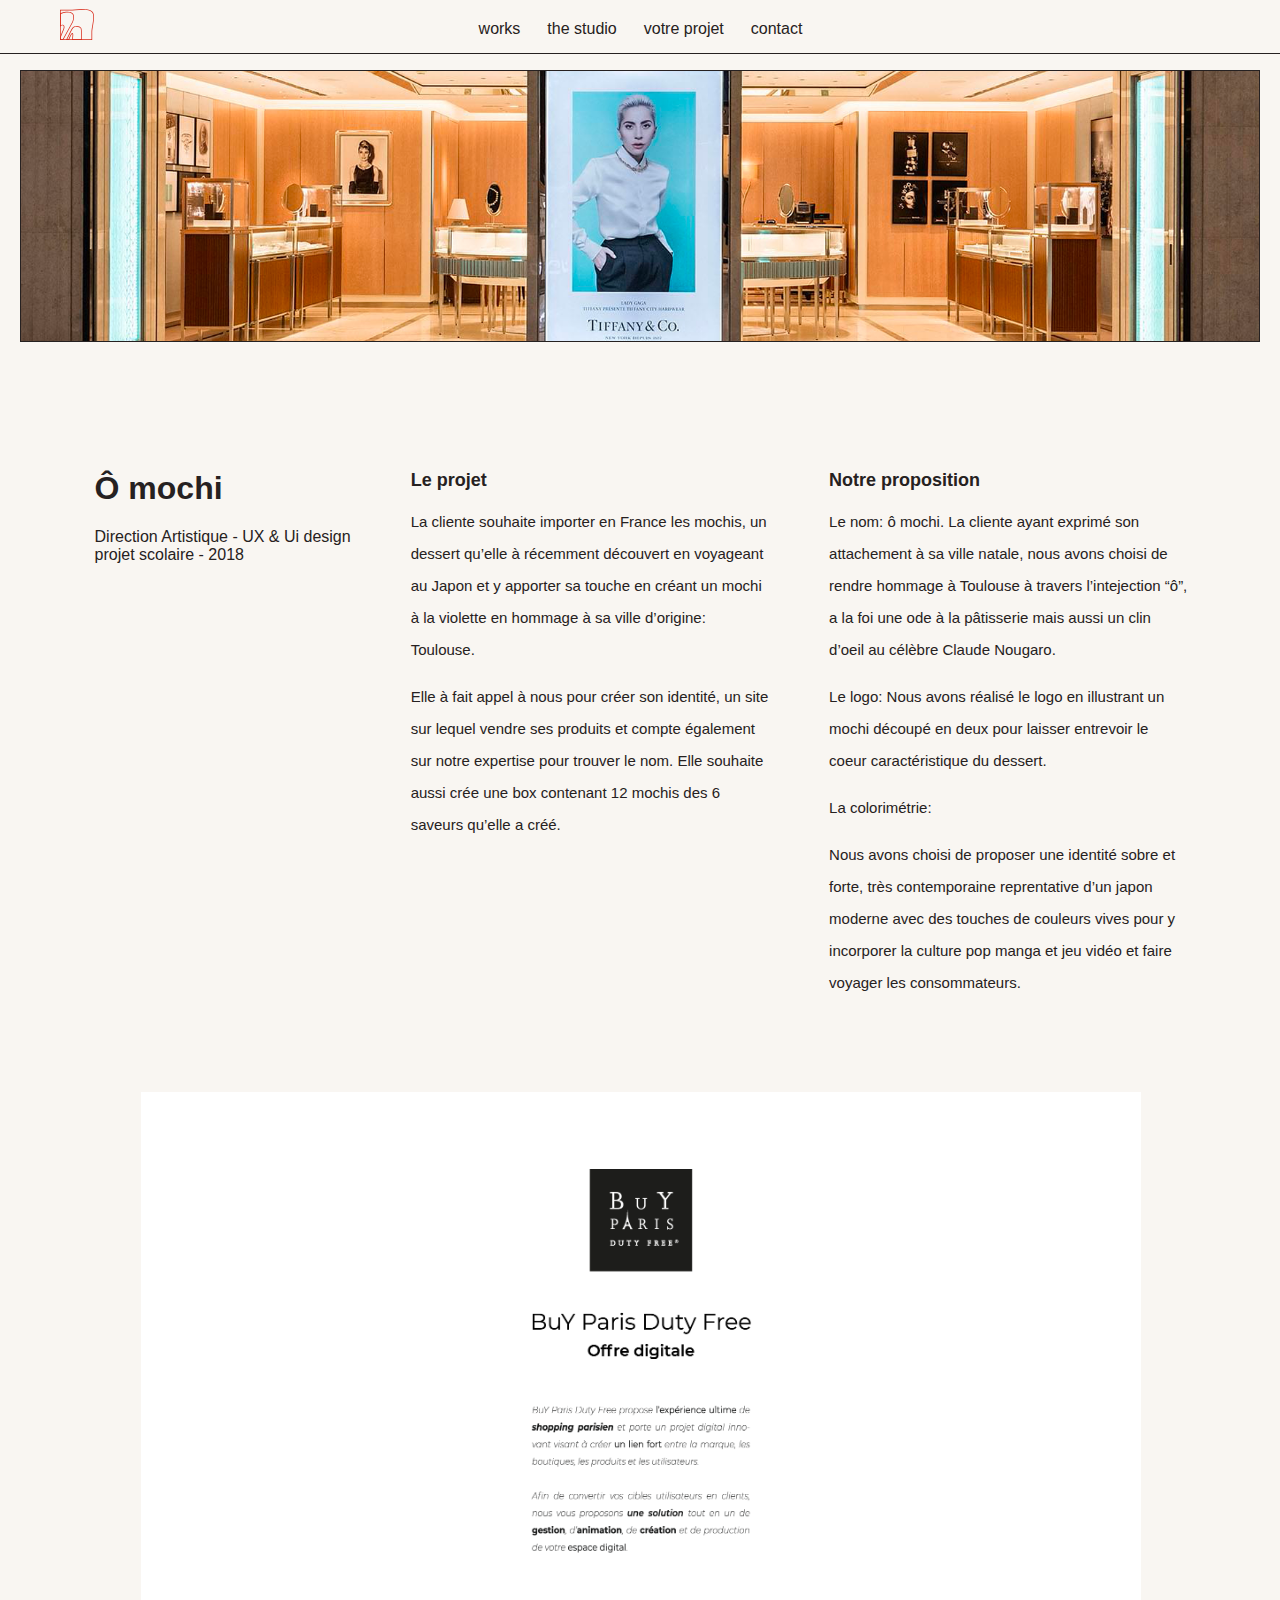
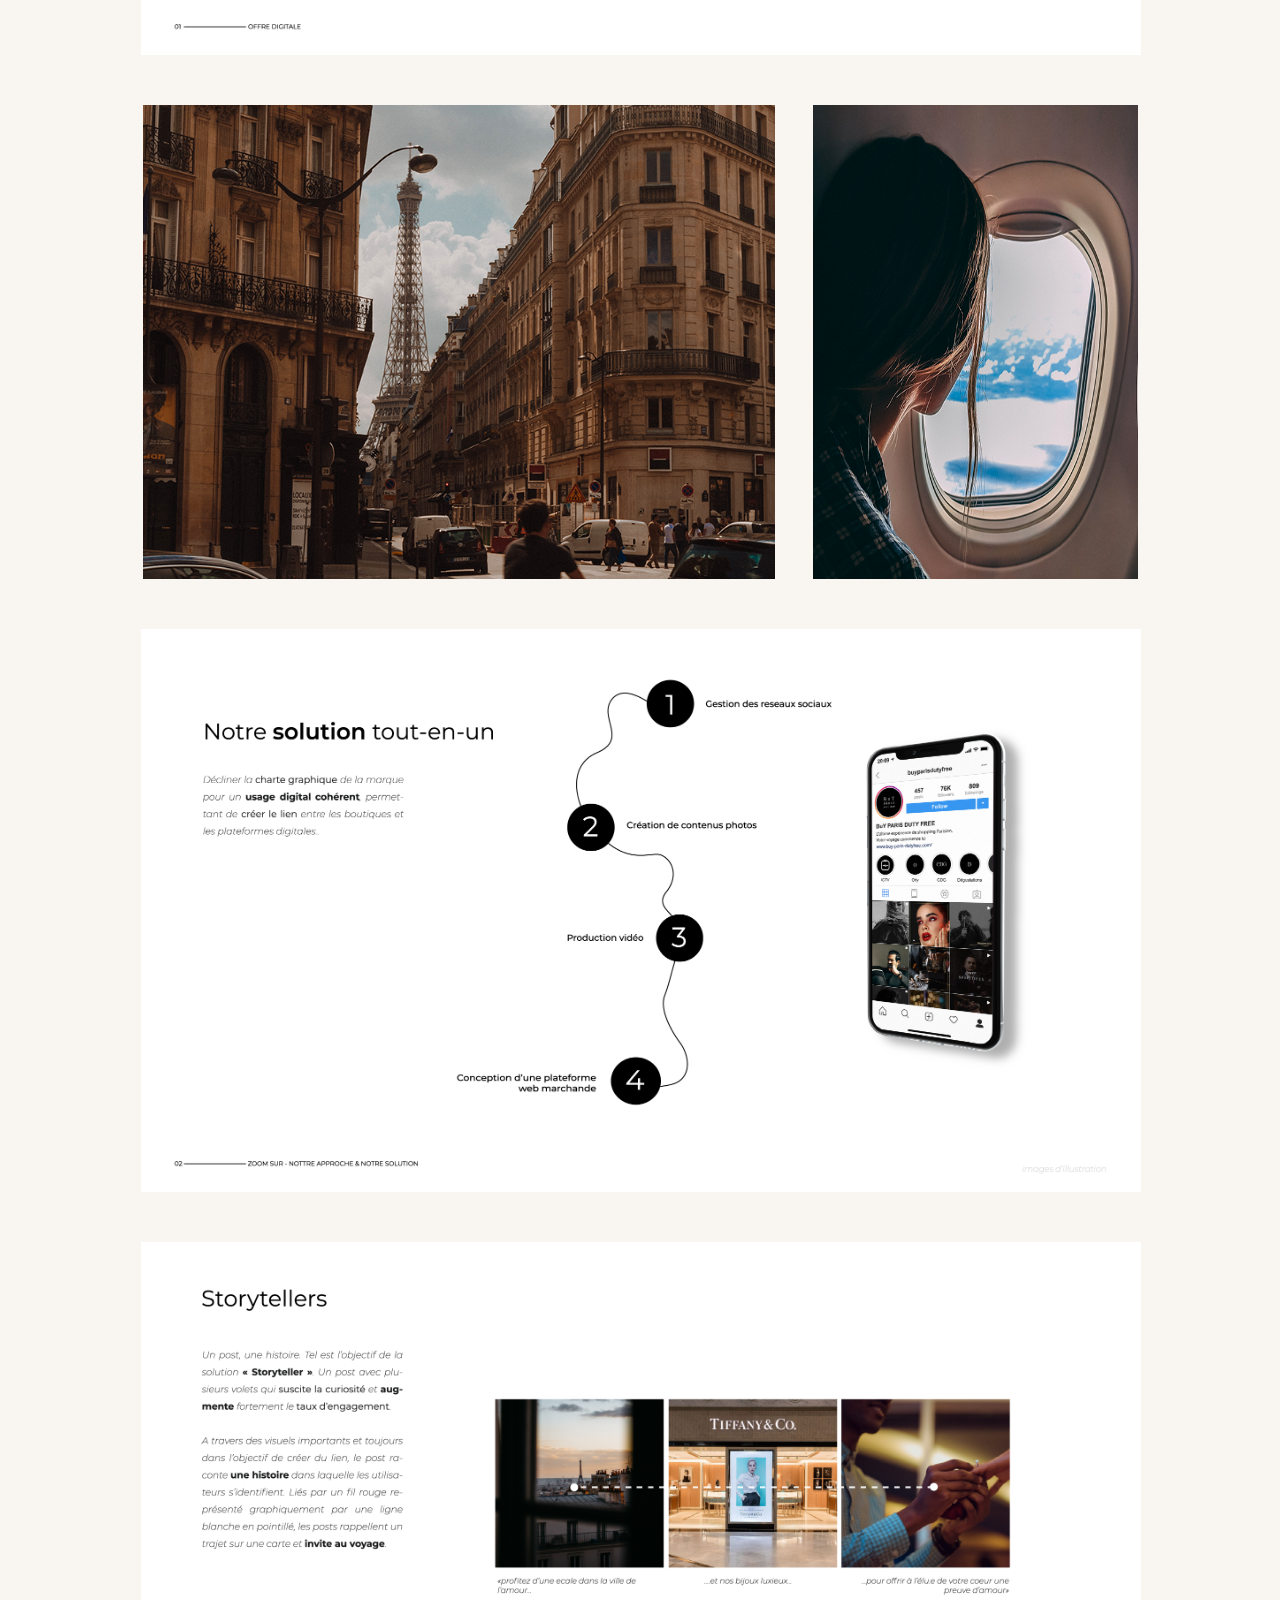
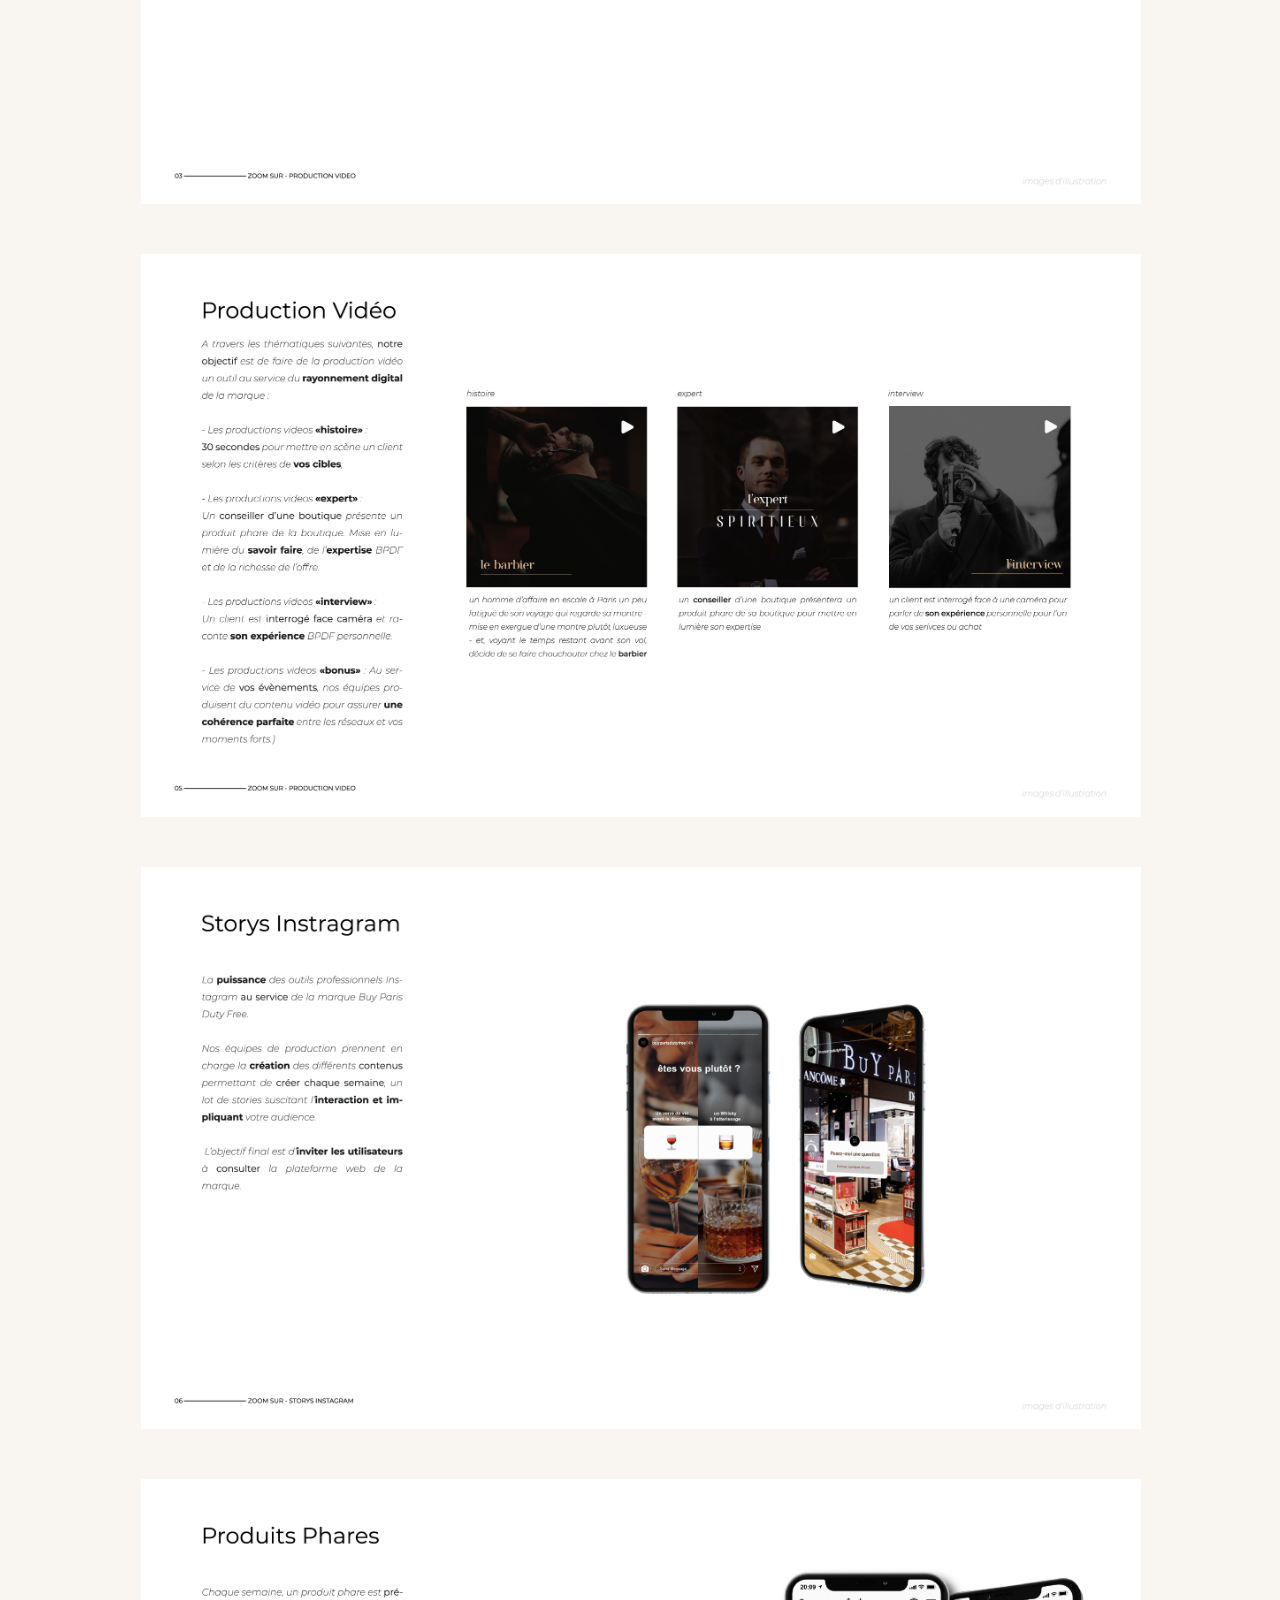
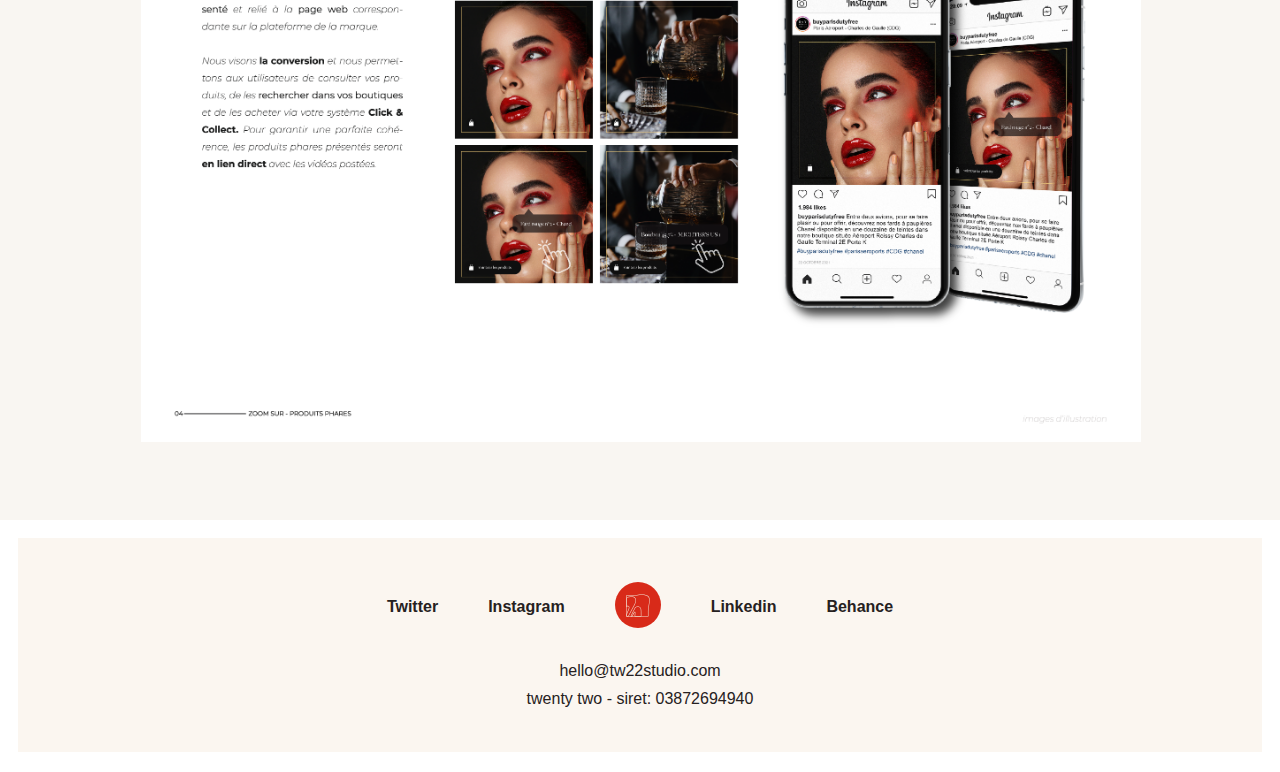
==== bpdf.html @ 3a69e647 "all-page" ====
<html lang="en">
  <head>
    <meta name="viewport" content="width=device-width, initial-scale=1.0" />
    <meta charset="utf-8" />
    <link rel="stylesheet" href="style.css" />
    <script type="module" src="menu.js"></script>
    <style>
      @import url("https://fonts.googleapis.com/css2?family=Imperial+Script&family=Syne&display=swap");
    </style>
    <style>
      @import url("https://fonts.googleapis.com/css2?family=Imperial+Script&family=Syne:wght@500&display=swap");
    </style>
    <style>
      @import url("https://fonts.googleapis.com/css2?family=Open+Sans:wght@600&display=swap");
    </style>
    <style>
      @import url("https://fonts.googleapis.com/css2?family=Open+Sans:wght@600;700&display=swap");
    </style>
    <style>
      @import url("https://fonts.googleapis.com/css2?family=Open+Sans:wght@400;600;700&display=swap");
    </style>
    <title>twenty two</title>
  </head>
  <body>
    <header id="navbar" class="blur-nav">
      <div class="navbar-menu">
        <ul class="navbar-menu-container">
          <li class="logo-navigation">
            <a href="index.html#home-header"
              ><img src="img/logo/logomini-01.svg"
            /></a>
          </li>
          <ol class="navbar-menu-title">
            <li class="navbar-menu-element">
              <a class="nav-link" aria-current="page" href="index.html#works"
                >works</a
              >
            </li>
            <li class="navbar-menu-element">
              <a class="nav-link" aria-current="page" href="index.html#studio"
                >the studio</a
              >
            </li>
            <li class="navbar-menu-element">
              <a
                class="nav-link"
                aria-current="page"
                href="index.html#votre-projet"
                >votre projet</a
              >
            </li>
            <li class="navbar-menu-element">
              <a
                class="nav-link"
                aria-current="page"
                href="index.html#votre-projet"
                >contact</a
              >
            </li>
          </ol>
        </ul>
      </div>
    </header>
    <section id="bloc-page-work">
      <div id="banniere-presentation">
        <div class="banniere-square-content bpdf"></div>
      </div>
      <div id="page-work-presentation">
        <div class="page-work-txt-presentation">
          <div class="page-work-title">
            <h1><strong>Ô mochi</strong></h1>
            <p>Direction Artistique - UX & Ui design</p>
            <p>projet scolaire - 2018</p>
          </div>
          <div class="page-work-txt">
            <h2>Le projet</h2>
            <p>
              La cliente souhaite importer en France les mochis, un dessert
              qu’elle à récemment découvert en voyageant au Japon et y apporter
              sa touche en créant un mochi à la violette en hommage à sa ville
              d’origine: Toulouse.
            </p>
            <p>
              Elle à fait appel à nous pour créer son identité, un site sur
              lequel vendre ses produits et compte également sur notre expertise
              pour trouver le nom. Elle souhaite aussi crée une box contenant 12
              mochis des 6 saveurs qu’elle a créé.
            </p>
          </div>
          <div class="page-work-txt">
            <h2>Notre proposition</h2>
            <p>
              Le nom: ô mochi. La cliente ayant exprimé son attachement à sa
              ville natale, nous avons choisi de rendre hommage à Toulouse à
              travers l’intejection “ô”, a la foi une ode à la pâtisserie mais
              aussi un clin d’oeil au célèbre Claude Nougaro.
            </p>
            <p>
              Le logo: Nous avons réalisé le logo en illustrant un mochi découpé
              en deux pour laisser entrevoir le coeur caractéristique du
              dessert.
            </p>
            <p class="sub-title">La colorimétrie:</p>
            <p>
              Nous avons choisi de proposer une identité sobre et forte, très
              contemporaine reprentative d’un japon moderne avec des touches de
              couleurs vives pour y incorporer la culture pop manga et jeu vidéo
              et faire voyager les consommateurs.
            </p>
          </div>
        </div>
        <div class="page-work-img-presentation">
          <div class="page-work-bloc-img">
            <div class="page-work-img-solo">
              <img class="size-smaller" src="img/bpdf/BPDF-01.png" alt="" />
            </div>
            <div class="page-work-img-duo">
              <img
                class="img-size-caviar-one-duo"
                src="img/bpdf/BPDFeiffel.png"
                alt=""
              />
              <img
                class="img-size-caviar-two-duo"
                src="img/bpdf/BPDFplane.png"
                alt=""
              />
            </div>
            <div class="page-work-img-solo">
              <img class="size-smaller" src="img/bpdf/BPDF-02.png" alt="" />
            </div>
            <div class="page-work-img-solo">
              <img class="size-smaller" src="img/bpdf/BPDF-03.png" alt="" />
            </div>
            <div class="page-work-img-solo">
              <img
                class="size-smaller"
                class="size-smaller-phone"
                src="img/bpdf/BPDF-04.png"
                alt=""
              />
            </div>
            <div class="page-work-img-solo">
              <img
                class="size-smaller"
                class="size-smaller-phone"
                src="img/bpdf/BPDF-05.png"
                alt=""
              />
            </div>
            <div class="page-work-img-solo">
              <img
                class="size-smaller"
                class="size-smaller-phone"
                src="img/bpdf/BPDF-06.png"
                alt=""
              />
            </div>
          </div>
        </div>
      </div>
      <!---<div class="page-work-second-banniere"></div>
      <div class="page-work-presentation-second">
        <div class="page-work-img-solo">
          <img class="size-smaller" src="img/mochi/mochihome.png" alt="" />
        </div>
        <div class="page-work-img-solo">
          <img src="img/mochi/mochideuxecrans.png" alt="" />
        </div>
        <div class="page-work-img-solo">
          <img
            class="size-smaller-phone"
            src="img/mochi/mochiphone.png"
            alt=""
          />
        </div>
        <div class="page-work-img-duo">
          <img src="img/mochi/mochiatelier.png" alt="" />
          <img src="img/mochi/mochicoffret.png" alt="" />
        </div>
      </div>--->
    </section>
    <footer>
      <section id="footer">
        <div class="footer-element">
          <div class="footer-first-line">
            <ul>
              <li><a>Twitter</a></li>
              <li><a>Instagram</a></li>
              <li>
                <a href="index.html#home-header"
                  ><img src="img/logo/logogrand.svg" alt=""
                /></a>
              </li>
              <li><a>Linkedin</a></li>
              <li><a>Behance</a></li>
            </ul>
          </div>
          <div class="footer-second-line">
            <ul>
              <li><a>hello@tw22studio.com</a></li>
              <li><a>twenty two - siret: 03872694940</a></li>
            </ul>
          </div>
        </div>
      </section>
    </footer>
  </body>
</html>
---- style.css ----
@font-face {
  font-family: "Imperial Script", cursive;
  font-family: "Syne", sans-serif;
  src: url(https://fonts.googleapis.com/css2?family=Imperial+Script&family=Syne&display=swap);
}

@font-face {
  font-family: "Imperial Script", cursive;
  font-family: "Syne", sans-serif;
  src: url(https://fonts.googleapis.com/css2?family=Imperial+Script&family=Syne:wght@500&display=swap);
}

@font-face {
  font-family: "opensans";
  src: url(https://fonts.googleapis.com/css2?family=Open+Sans:wght@600&display=swap);
}

@font-face {
  font-family: "Montserrat", sans-serif;
  src: url(https://fonts.googleapis.com/css2?family=Montserrat:wght@500&display=swap);
}

@font-face {
  font-family: "Montserrat", sans-serif;
  src: url(https://fonts.googleapis.com/css2?family=Montserrat:wght@300&display=swap);
}

body,
html {
  width: 100%;
  height: 100%;
  margin: 0;
}

h1,
h2,
h3,
h4,
li,
span,
p {
  font-family: "Montserrat", sans-serif;
  text-decoration: none;
  color: #262121;
}

h1 {
  font-family: "Montserrat", sans-serif;
  font-weight: 500;
}

h2 {
  font-family: "Helvetica Neue", sans-serif;
  letter-spacing: 6px;
  margin: 0;
}

a {
  font-family: "Montserrat", sans-serif;
  text-decoration: none;
  color: #262121;
  font-weight: 500;
}

.red-txt {
  font-weight: 500;
  color: #d62929;
}

ul {
  padding: 0;
  margin: 0;
}

li {
  list-style: none;
}

#navbar {
  border-bottom: 1px #262121 solid;
  position: -webkit-sticky; /* Safari */
  position: fixed;
  width: 100%;
  z-index: 999;
  top: 0;
}

.blur-nav {
  background-color: #f9f6f2;
}

.blur-nav.sticky {
  background: rgba(255, 255, 255, 0.24);
  box-shadow: 0 4px 30px rgba(0, 0, 0, 0.1);
  backdrop-filter: blur(10px);
  -webkit-backdrop-filter: blur(10px);
}

.navbar-menu-container {
  display: flex;
  margin: 0;
  column-gap: 206px;
  justify-content: space-between;
  align-items: center;
  width: 58%;
  margin-left: 60px;
}

.logo-navigation img {
  width: 34px;
}

.navbar-menu-title {
  display: flex;
  margin: 0;
  padding-top: 20px;
  padding-bottom: 15px;
  column-gap: 27px;
  justify-content: center;
}

/*------square----------*/

#home-header {
  background-color: #f9f6f2;
  padding: 70px 16px;
}

.square-content {
  display: flex;
  flex-direction: column;
  border: 1px #262121 solid;
  row-gap: 314px;
}

.titre-twenty-two {
  float: right;
  font-size: 80px;
  margin-right: -15px;
}

.border-underline-title {
  border-bottom: 1px #262121 solid;
  padding-right: 67px;
}

.info-studio-content {
  display: flex;
  justify-content: space-between;
  align-items: center;
}

.img-logo {
  padding-right: 52px;
  margin-bottom: 26px;
}

.img-logo img {
  width: 83px;
}

.info-studio-content ul {
  padding-left: 20px;
}

/*-----------------work---------------*/
#works {
  background-color: #f9f6f2;
}

.works-img {
  width: 500px;
  height: auto;
}

.btn-voir-moins {
  background-color: #d62929;
  color: white;
  padding: 13px 13px;
  display: flex;
  width: 130px;
  flex-direction: column;
  align-items: center;
}

.txt-white {
  color: white;
  writing-mode: vertical-rl;
  text-orientation: mixed;
}

.mouse-cursor {
  cursor: url("img/souris/cursor-01.png"), auto;
  animation: spin ease-in-out forwards;
}

@keyframes spin {
  from {
    transform: rotate(0deg);
  }
  to {
    transform: rotate(360deg);
  }
}

.top-side-title-img {
  display: flex;
  justify-content: space-between;
}

.title-section {
  font-size: 56px;
}

.title-content-left {
  display: flex;
  align-items: center;
  column-gap: 50px;
  padding-top: 28px;
}

.border-underline-works {
  content: "";
  border-bottom: 1px #262121 solid;
  padding-right: 210px;
}

/*-------presentation----animation-----------*/

.cash-presentation {
  width: 100%;
  background-color: rgb(255, 251, 246);
  height: 10vh;
  padding-top: 23px;
  padding-bottom: -5px;
  position: absolute;
  bottom: 0px;
  z-index: 5;
  display: block;
}

.cash-presentation.active {
  display: none;
}

.works-content-element {
  margin-top: 64px;
}

.works-content-presentation {
  padding-top: 85px;
}

.works-img-presentation {
  display: flex;
  justify-content: center;
  padding-bottom: 27px;
}

.img-presentation-open {
  display: none;
}

.img-presentation-open.active {
  display: flex;
  width: 100%;
  width: 33%;
  max-width: 100%;
}

.img-presentation-close {
  display: block;
}

.img-presentation-close.active {
  display: none;
}

.first-img,
.second-img,
.third-img {
  position: relative;
}

.second-img {
  z-index: 2;
  transition: all 0.1s linear;
  padding-left: 0px;
}

.first-img {
  position: relative;
  transform: rotate(-13deg);
  left: 330px;
  bottom: 60px;
  z-index: 0;
  transition-duration: 0.5s;
  transition-timing-function: ease;
}

.third-img {
  position: relative;
  transform: rotate(10deg);
  right: 320px;
  bottom: 55px;
  z-index: 0;
  transition-duration: 0.5s;
  transition-timing-function: ease;
}

/*activer toute les images si un hover*/

.first-img,
.second-img,
.third-img {
  position: relative;
}

.works-img:hover .works-img-presentation {
  transform: scale(1.15);
}

.first-img.active {
  transform: rotate(0deg);
  left: 500px;
  bottom: 0px;
  transition-duration: 0.5s;
  transition-timing-function: ease;
}

.third-img.active {
  transform: rotate(0deg);
  right: 500px;
  bottom: 0px;
  transition-duration: 0.5s;
  transition-timing-function: ease;
}

.hoverclick.active:hover {
  bottom: 0px;
  box-shadow: none;
}

.works-content-all {
  display: flex;
  justify-content: center;
  padding-bottom: 72px;
  display: none;
}

.works-img-right {
  margin-left: 53px;
}

.works-content-all.active {
  display: flex;
}

.works-img-all {
  display: flex;
  flex-direction: column;
  row-gap: 26px;
  padding: 0;
  width: 33%;
  max-width: 100%;
  align-items: center;
}

.works-img-all li {
  display: flex;
}

.works-img-all .works-img-left {
  display: flex;
  flex-direction: row-reverse;
}

.work-description-left h3,
.work-description-left p {
  margin: 0px;
  padding-right: 5px;
}

/*animation slide title*/

.work-description-right {
  writing-mode: vertical-rl;
  text-orientation: mixed;
  margin-left: -4rem;
  transition-duration: 0.5s;
  transition-timing-function: ease;
}

.img-presentation-open .work-description-left {
  margin-left: 0rem;
  transition-duration: 0.5s;
  transition-timing-function: ease;
}

/*-------------------------*/
.work-description-right {
  writing-mode: vertical-rl;
  text-orientation: mixed;
  margin-right: -4rem;
  transition-duration: 0.5s;
  transition-timing-function: ease;
}

.works-img-left .work-description-right {
  margin-right: 0rem;
  transition-duration: 0.5s;
  transition-timing-function: ease;
}

/**----------------------------*/

.work-description-left {
  writing-mode: vertical-rl;
  text-orientation: mixed;
  padding-left: 10px;
  margin-left: -4rem;
  transition-duration: 0.5s;
  transition-timing-function: ease;
}

.works-img-right .work-description-left {
  margin-left: 0rem;
  transition-duration: 0.5s;
  transition-timing-function: ease;
}

/*----fin animation----*/

.work-description-right h3,
.work-description-right p {
  margin: 0px;
  padding-right: 5px;
}

.work-description-details {
  margin-top: 0px;
}

/*------------STUDIO-----------*/

#studio {
  background-color: #fffbf6;
}

.studio-content {
  display: flex;
  flex-direction: column;
  align-items: flex-end;
}

.title-studio-element {
  padding-top: 68px;
  display: flex;
  align-items: center;
  column-gap: 50px;
}

.studio-content ul {
  text-align: right;
}

.border-underline-studio {
  content: "";
  border-bottom: 1px #262121 solid;
  padding-right: 323px;
}

.studio-element {
  width: 48vw;
  padding-right: 375px;
  padding-bottom: 120px;
}

.studio-element p {
  line-height: 24px;
  font-size: 16px;
  margin-bottom: 44px;
}

/*---votre--projet--*/

#votre-projet {
  background-color: #fbf6f0;
  background-image: url("img/t-01.png");
  background-repeat: no-repeat;
  background-position: 100% 0%;
  background-size: 250px;
}

.votre-projet-element {
  display: flex;
  width: 61vw;
  margin-left: 256px;
  padding-top: 42px;
  column-gap: 56px;
  align-items: center;
}

.votre-projet-content {
  padding-bottom: 84px;
}

#contact-form {
  display: flex;
  flex-direction: column;
  align-items: flex-start;
  width: 28vw;
}

#contact-form ul {
  width: 26vw;
}

#contact-form li {
  padding-top: 13px;
}

.input-form {
  width: 100%;
  padding-top: 6px;
  padding-bottom: 8px;
  padding-left: 10px;
  background-color: #fbf6f0;
  border: 0.5px solid;
}

textarea {
  font-family: "Syne", sans-serif;
  width: 26vw;
  background-color: #fbf6f0;
  border: 0.5px solid;
  padding-top: 6px;
  height: 100px;
  padding-bottom: 8px;
  padding-left: 10px;
}

.text {
  margin: 0;
}

input[type="submit" i] {
  background-color: #d82a19;
  border: none;
  padding: 8px 24px;
  color: #fbf6f0;
}

/*----------footer-------------*/
#footer {
  margin: 18px;
  padding-bottom: 20px;
}

.footer-element {
  background-color: #fbf6f0;
  padding: 44px 20px;
}

.footer-first-line ul {
  display: flex;
  justify-content: center;
  column-gap: 50px;
  align-items: center;
}

.footer-first-line li a {
  font-weight: 900;
}

.footer-first-line img {
  width: 46px;
}

.footer-second-line ul {
  display: flex;
  flex-direction: column;
  align-items: center;
  row-gap: 10px;
  padding-top: 30px;
}

/*-----scroll-bar-------*/

::-webkit-scrollbar-track {
  -webkit-box-shadow: inset 0 0 6px rgba(0, 0, 0, 0.3);
  border-radius: 10px;
  background-color: #fbf6f0;
}

::-webkit-scrollbar {
  width: 12px;
  background-color: #fbf6f0;
}

::-webkit-scrollbar-thumb {
  border-radius: 10px;
  -webkit-box-shadow: inset 0 0 6px rgba(0, 0, 0, 0.3);
  background-color: #d62929;
}

/*--------------second-page-----------------------*/
#bloc-page-work {
  background-color: #f9f6f2;
}

#banniere-presentation {
  padding: 70px 20px;
}

.banniere-square-content {
  border: 1px #262121 solid;
  height: 270px;
}

.mochi {
  background-image: url("img/mochi/mochi.png");
  background-position: center;
  background-size: cover;
}

.prunier {
  background-image: url("img/caviar-prunier/prunier.png");
  background-position: center;
  background-size: cover;
}

.reigns {
  background-image: url("img/reigns/reigns.png");
  background-position: center;
  background-size: cover;
}

.burdigala {
  background-image: url("img/burdigala/burdi.png");
  background-position: center;
  background-size: cover;
}

.bpdf {
  background-image: url("img/bpdf/bpdf.png");
  background-position: center;
  background-size: cover;
}

#page-work-presentation {
  width: 90%;
  display: flex;
  flex-direction: column;
  margin-left: 65px;
  margin-top: 58px;
  align-items: center;
}

.page-work-txt-presentation {
  display: flex;
  column-gap: 60px;
}

.page-work-txt {
  width: 28vw;
}

.page-work-txt h2 {
  font-size: 18px;
  font-family: "Montserrat", sans-serif;
  letter-spacing: 0;
}

.page-work-txt p {
  line-height: 32px;
  font-size: 15px;
}

.page-work-title {
  display: flex;
  flex-direction: column;
}

.page-work-title h1 {
  margin-top: 0;
}

.page-work-title p {
  margin: 0;
}

.page-work-img-presentation {
  width: 90%;
  margin-top: 78px;
  margin-bottom: 78px;
}

.page-work-bloc-img {
  display: flex;
  flex-direction: column;
  align-items: center;
  row-gap: 50px;
}

.page-work-img-duo {
  display: flex;
  column-gap: 38px;
  justify-content: center;
  width: 100%;
}

.page-work-img-duo img {
  width: 480px;
  height: auto;
}

.page-work-img-solo img {
  width: 100%;
  height: auto;
}

.page-work-second-banniere-mochi {
  background-image: url("img/mochi/mochiligne.svg");
  background-position: center;
  background-size: cover;
  border-top: 1px #262121 solid;
  border-bottom: 1px #262121 solid;
  height: 270px;
}

.page-work-presentation-second {
  width: 100%;
  display: flex;
  flex-direction: column;
  margin-top: 136px;
  padding-bottom: 90px;
  align-items: center;
}

.size-smaller {
  width: 1000px !important;
  height: auto;
}

.size-smaller-phone {
  width: 830px !important;
  height: auto;
}

/*--------caviar---------------*/
.img-size-caviar-one-duo {
  width: 632px !important;
  height: auto;
}

.img-size-caviar-two-duo {
  width: 325px !important;
  height: auto;
}

.size-gif {
  width: 480px;
  height: auto;
}

.page-work-second-banniere-reigns {
  background-image: url("img/reigns/reignsimgfull.png");
  background-position: center;
  background-size: cover;
  border-top: 1px #262121 solid;
  border-bottom: 1px #262121 solid;
  height: 270px;
}

@media (max-width: 1024px) {
  .img-presentation-open.active {
    display: flex;
    width: 100%;
    width: 49%;
    max-width: 100%;
  }
}

@media (max-width: 720px) {
  .mochi,
  .prunier {
    background-position: initial;
  }
  a,
  p,
  li {
    font-size: 12px;
  }

  .title-section {
    font-size: 22px;
    letter-spacing: 1px;
  }

  .titre-twenty-two {
    float: right;
    font-size: 18px;
    margin-right: -17px;
  }

  h2 {
    font-family: "Helvetica Neue", sans-serif;
    letter-spacing: 6px;
    font-size: 22px;
    margin: 0;
  }

  .navbar-menu a {
    font-size: 12px;
  }
  .navbar-menu-container {
    display: flex;
    padding-top: 10px;
    margin: 0;
    column-gap: 0;
    justify-content: center;
    align-items: center;
    width: auto;
    flex-direction: column;
  }

  .navbar-menu-title {
    display: flex;
    margin: 0;
    padding-left: 0px;
    padding-top: 7px;
    padding-bottom: 15px;
    column-gap: 17px;
    justify-content: center;
  }

  #home-header {
    background-color: #f9f6f2;
    padding: 94px 16px 0px;
  }

  .square-content {
    display: flex;
    flex-direction: column;
    border: 1px #262121 solid;
    row-gap: 54px;
  }

  .info-studio-content ul {
    padding-left: 10px;
  }

  .info-studio-element li {
    font-size: 12px;
  }

  .img-logo img {
    width: 45px;
  }

  .img-logo {
    padding-right: 10px;
    margin-bottom: 10px;
  }

  .title-studio-element {
    padding-top: 0px;
    display: flex;
    align-items: center;
    column-gap: 28px;
  }

  .works-content-presentation {
    padding-top: 0px;
  }

  .works-img {
    width: 228px;
    height: auto;
  }

  .first-img {
    left: 204px;
    bottom: 48px;
  }

  .third-img {
    right: 200px;
    bottom: 40px;
  }

  .first-img.active {
    width: 228px !important;
    height: 160px !important;
    left: 228px !important;
    bottom: 0px;
  }

  .third-img.active {
    width: 228px !important;
    height: 160px !important;
    right: 228px !important;
    bottom: 0px;
  }

  .votre-projet-element {
    display: flex;
    width: 80vw;
    margin-left: 30px;
    padding-top: 17px;
    align-items: flex-start;
    flex-direction: column-reverse;
  }

  .description-votre-projet {
    padding-left: 3px;
    width: 55%;
  }

  .title-content-left {
    display: flex;
    align-items: center;
    column-gap: 20px;
    padding-top: 28px;
  }

  #votre-projet {
    background-color: #fbf6f0;
    background-image: url(img/t-01.png);
    background-repeat: no-repeat;
    background-position: 100% 0%;
    background-size: 98px;
  }

  #contact-form {
    display: flex;
    flex-direction: column;
    align-items: flex-start;
    width: 77vw;
  }

  #contact-form ul {
    width: 76vw;
  }

  textarea {
    width: 76vw;
  }

  .submit-contact {
    padding-top: 20px;
  }

  .border-underline-works {
    content: "";
    border-bottom: 1px #262121 solid;
    padding-right: 50px;
  }
  /*--works---*/

  .img-presentation-open.active {
    display: flex;
    width: 100%;
    flex-direction: column;
  }

  .works-img-all {
    width: 100%;
  }

  .works-img-all li {
    display: flex;
    flex-direction: column;
  }

  .work-description-left {
    writing-mode: initial;
    padding-left: 0px;
  }

  .works-img-all .works-img-left {
    display: flex;
    flex-direction: column;
  }

  .work-description-right {
    writing-mode: initial;
    padding-left: 0px;
    margin-right: 0rem;
  }

  .works-img-left .work-description-right {
    margin: 0;
  }

  .works-img-right {
    margin-left: 0px;
  }

  /*------studio-----------*/

  .studio-element {
    width: 80vw;
    padding-right: 28px;
    padding-bottom: 10px;
  }

  .studio-element p {
    line-height: 20px;
    font-size: 12px;
    margin-bottom: 44px;
  }

  .border-underline-studio {
    content: "";
    border-bottom: 1px #262121 solid;
    padding-right: 60px;
  }

  .footer-first-line ul {
    display: flex;
    row-gap: 10px;
    align-items: center;
    flex-direction: column;
  }

  /*-----other page------*/
  .size-smaller-phone {
    width: 300px !important;
    height: auto;
  }

  .page-work-title {
    display: flex;
    flex-direction: column;
    padding-bottom: 20px;
  }

  .size-smaller {
    width: 300px !important;
    height: auto;
  }

  .page-work-img-duo img {
    width: 300px;
    height: auto;
  }

  .page-work-img-duo {
    display: flex;
    column-gap: 38px;
    justify-content: center;
    width: 100%;
    flex-direction: column;
    align-items: center;
  }

  .page-work-txt-presentation {
    display: flex;
    flex-direction: column;
    margin-left: 28px;
  }

  .page-work-txt p {
    line-height: 28px;
    font-size: 15px;
  }

  .page-work-second-banniere {
    height: 65px;
  }

  .page-work-presentation-second {
    margin-top: 30px;
    padding-bottom: 30px;
  }

  #page-work-presentation {
    margin-left: 0px;
    margin-top: 0px;
  }

  .page-work-txt {
    width: auto;
    padding-bottom: 20px;
  }

  .page-work-bloc-img {
    display: flex;
    flex-direction: column;
    align-items: center;
    row-gap: 10px;
    margin-left: 22px;
  }

  #banniere-presentation {
    padding: 95px 20px 30px;
  }

  .page-work-img-presentation {
    width: 90%;
    margin-top: 0px;
    margin-bottom: 23px;
  }

  .page-work-img-duo img {
    width: 100%;
  }
  .page-work-img-duo {
    row-gap: 10px;
  }

  /*-------page---------*/

  .img-size-caviar-one-duo {
    width: 100% !important;
  }
}
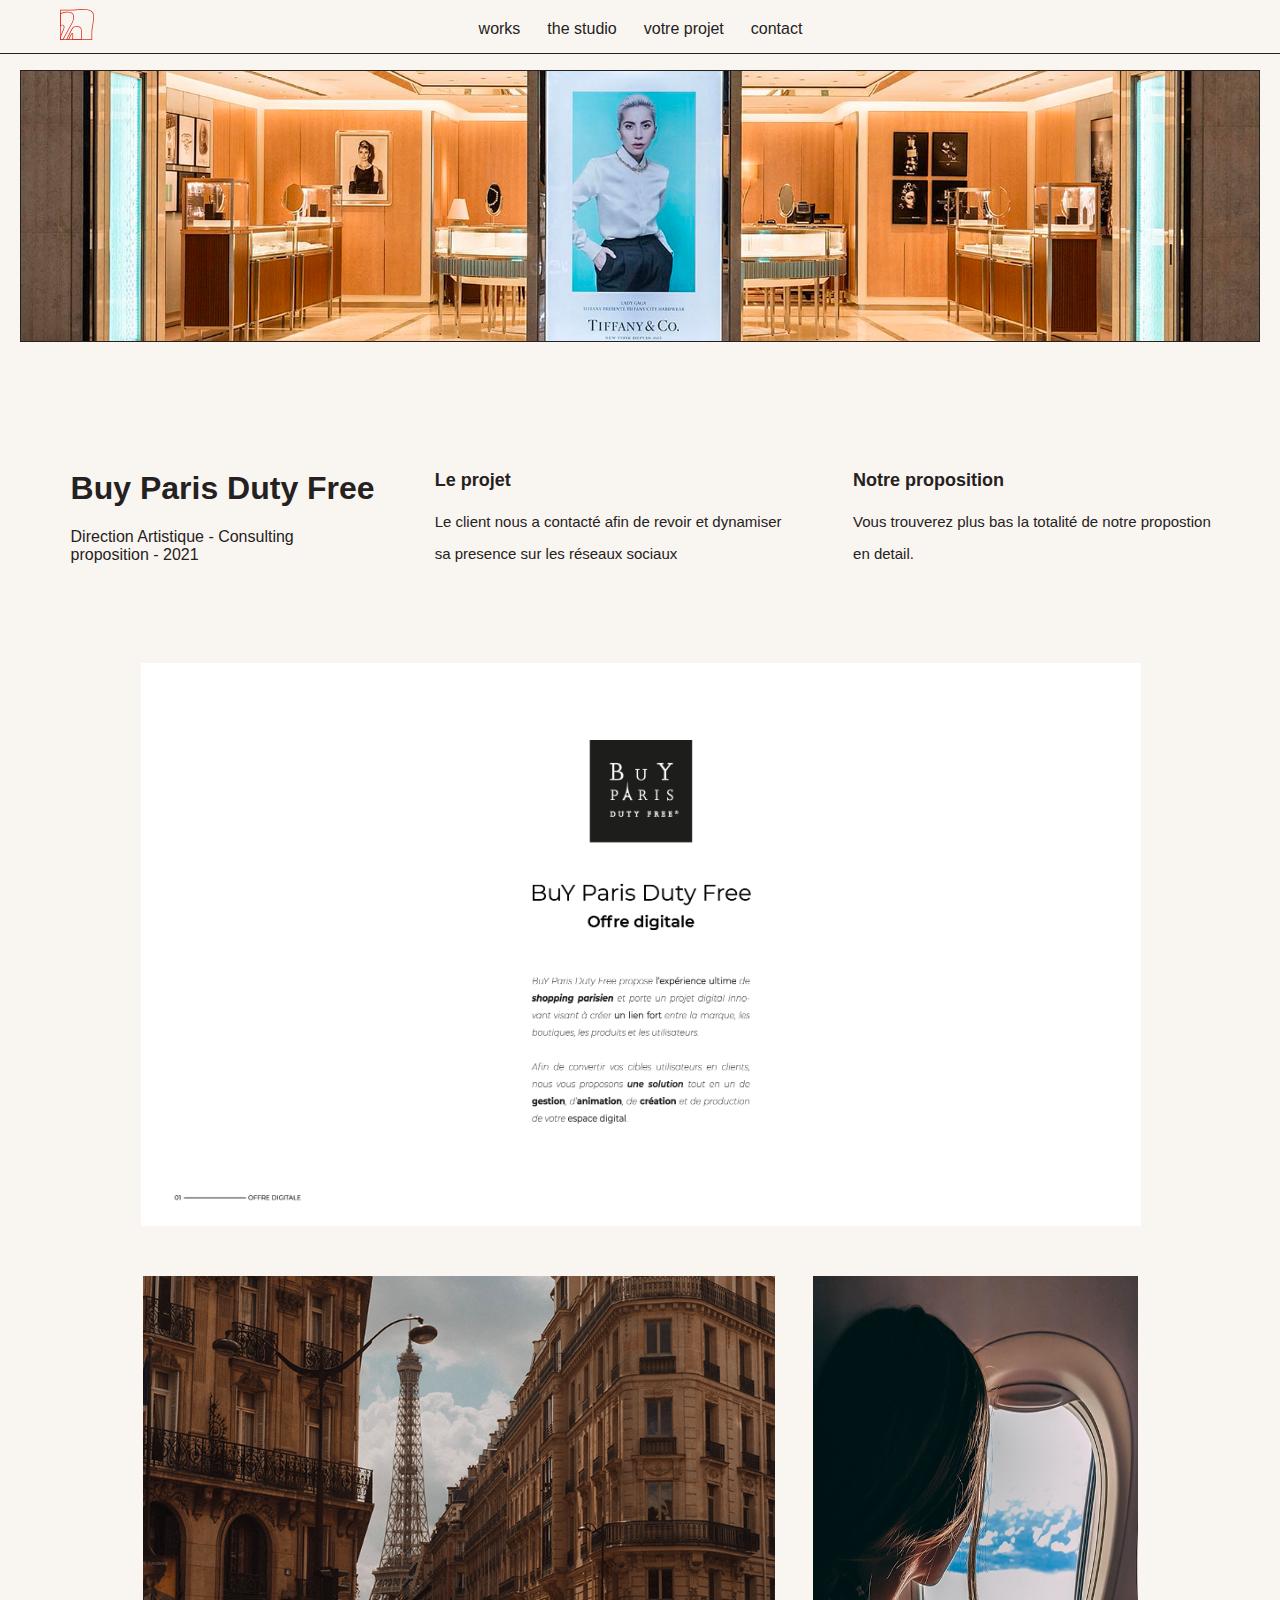
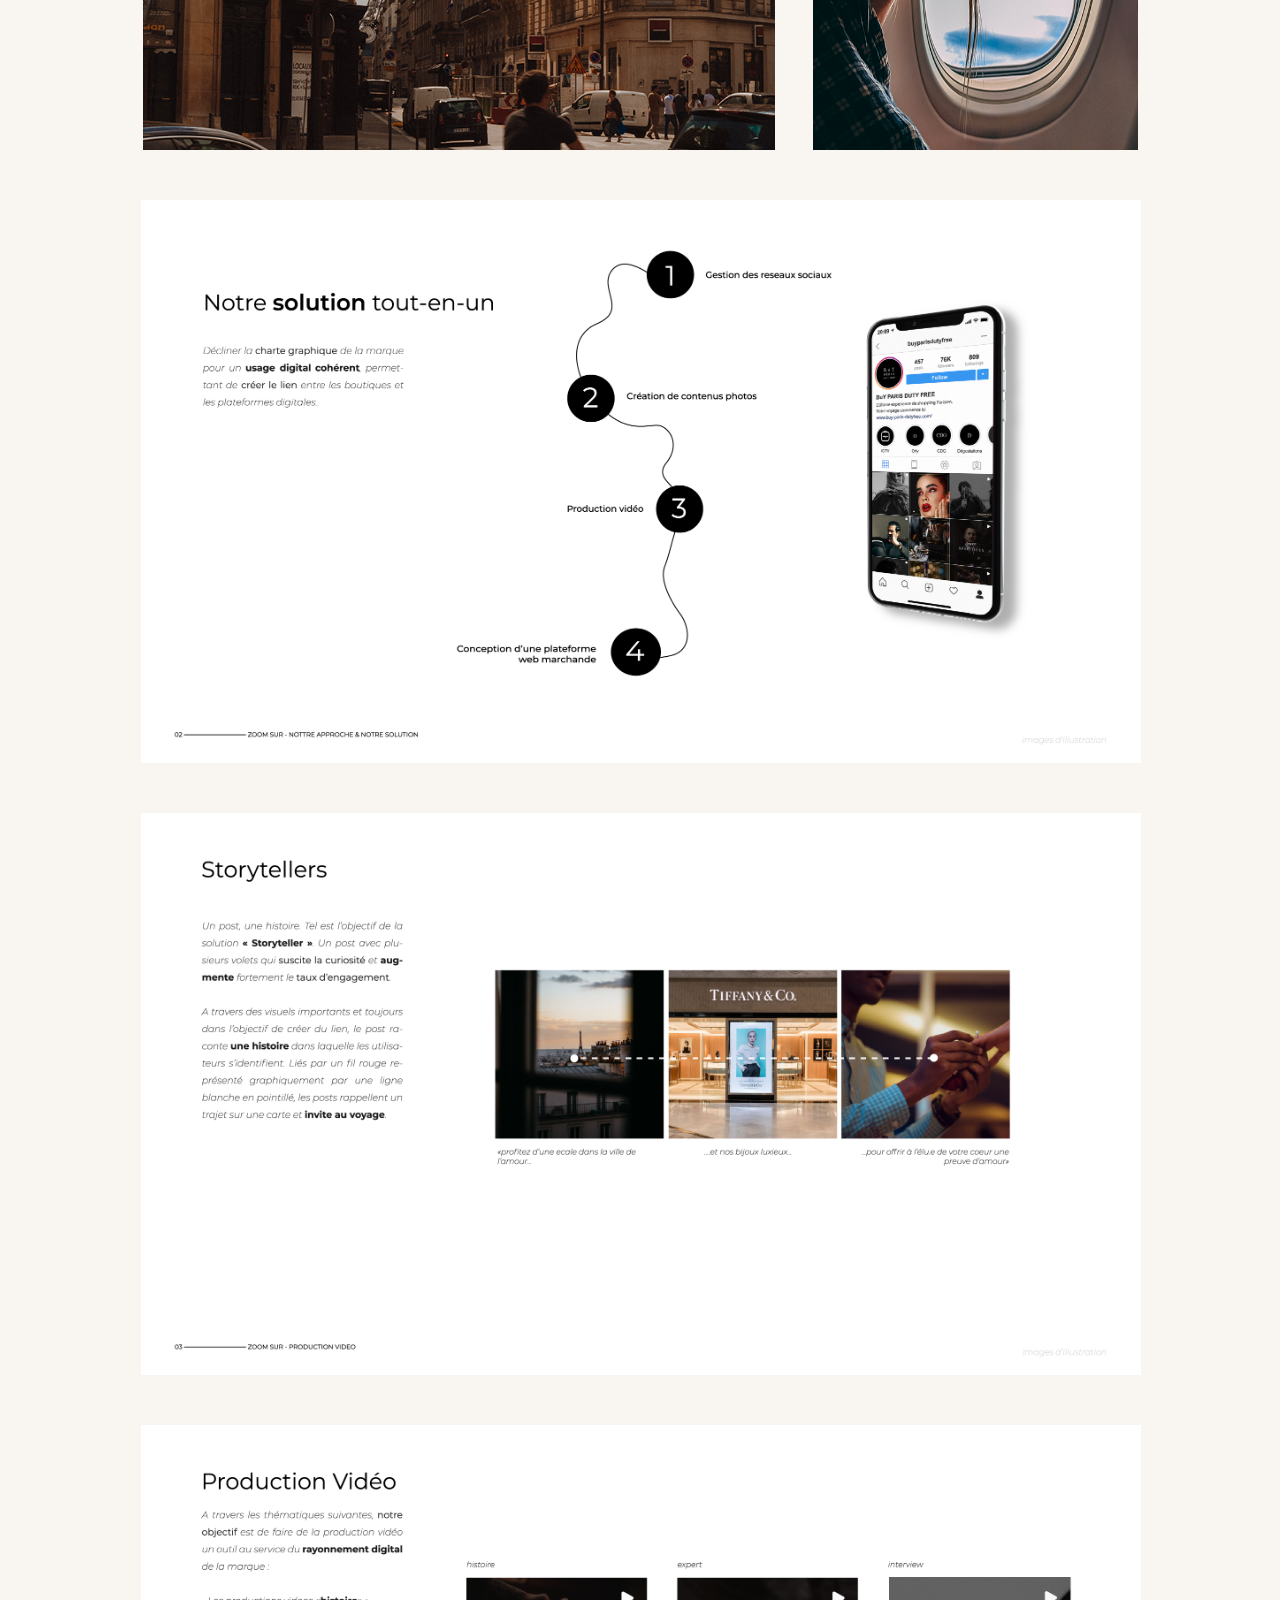
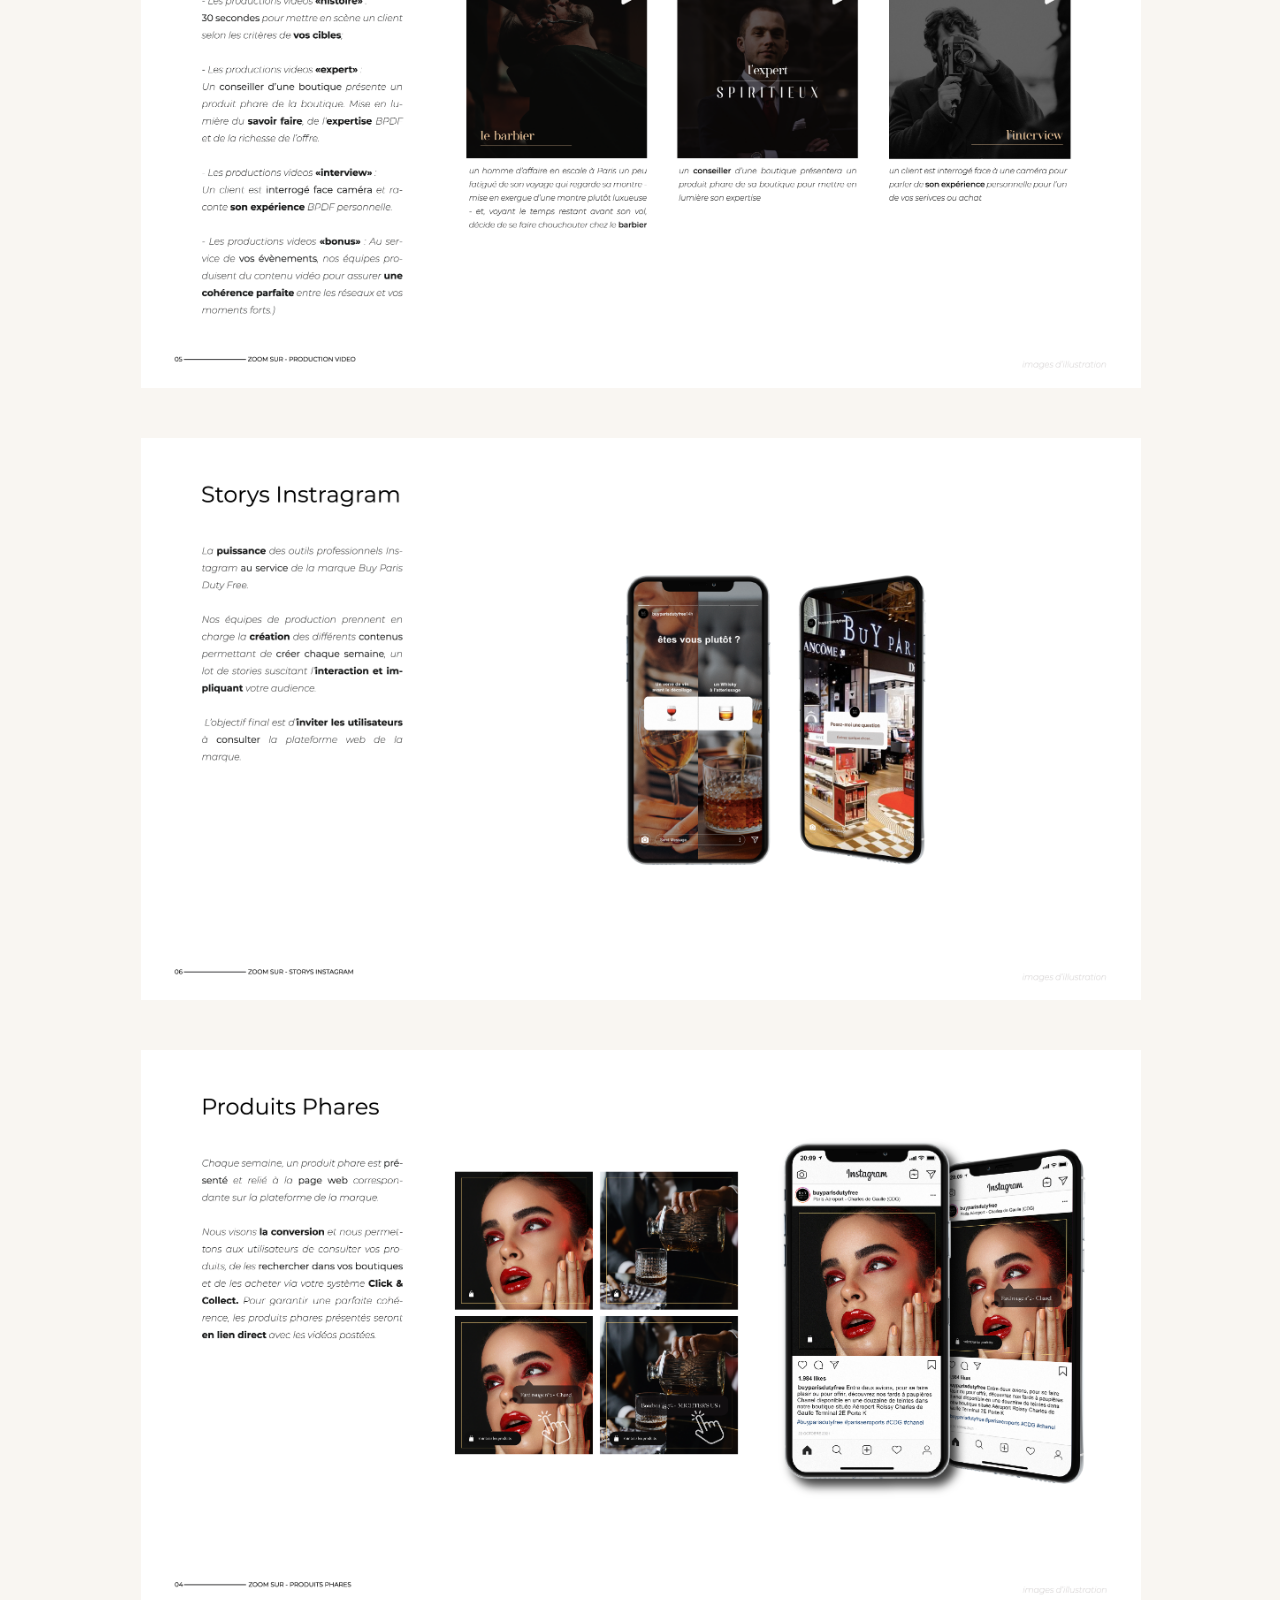
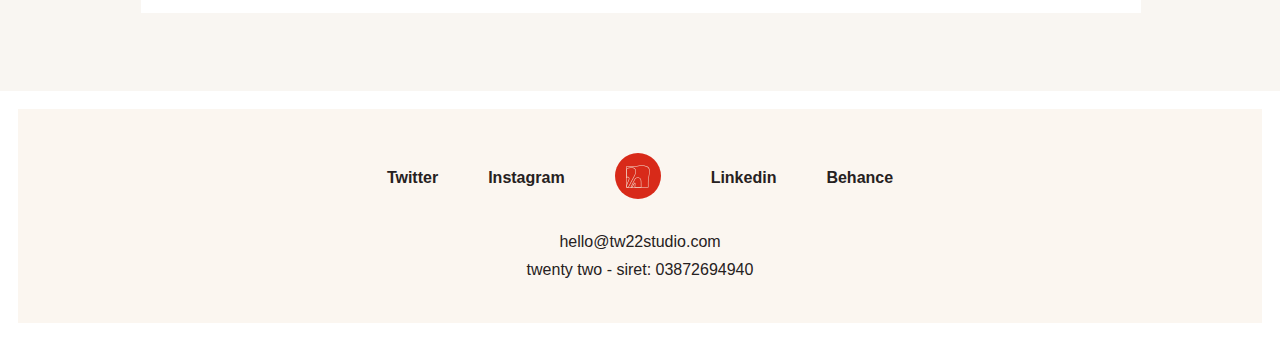
==== commit f4575e4b: "all-page-done" ====
--- a/bpdf.html
+++ b/bpdf.html
@@ -68,44 +68,21 @@
       <div id="page-work-presentation">
         <div class="page-work-txt-presentation">
           <div class="page-work-title">
-            <h1><strong>Ô mochi</strong></h1>
-            <p>Direction Artistique - UX & Ui design</p>
-            <p>projet scolaire - 2018</p>
+            <h1><strong>Buy Paris Duty Free</strong></h1>
+            <p>Direction Artistique - Consulting</p>
+            <p>proposition - 2021</p>
           </div>
           <div class="page-work-txt">
             <h2>Le projet</h2>
             <p>
-              La cliente souhaite importer en France les mochis, un dessert
-              qu’elle à récemment découvert en voyageant au Japon et y apporter
-              sa touche en créant un mochi à la violette en hommage à sa ville
-              d’origine: Toulouse.
-            </p>
-            <p>
-              Elle à fait appel à nous pour créer son identité, un site sur
-              lequel vendre ses produits et compte également sur notre expertise
-              pour trouver le nom. Elle souhaite aussi crée une box contenant 12
-              mochis des 6 saveurs qu’elle a créé.
+              Le client nous a contacté afin de revoir et dynamiser sa presence
+              sur les réseaux sociaux
             </p>
           </div>
           <div class="page-work-txt">
             <h2>Notre proposition</h2>
             <p>
-              Le nom: ô mochi. La cliente ayant exprimé son attachement à sa
-              ville natale, nous avons choisi de rendre hommage à Toulouse à
-              travers l’intejection “ô”, a la foi une ode à la pâtisserie mais
-              aussi un clin d’oeil au célèbre Claude Nougaro.
-            </p>
-            <p>
-              Le logo: Nous avons réalisé le logo en illustrant un mochi découpé
-              en deux pour laisser entrevoir le coeur caractéristique du
-              dessert.
-            </p>
-            <p class="sub-title">La colorimétrie:</p>
-            <p>
-              Nous avons choisi de proposer une identité sobre et forte, très
-              contemporaine reprentative d’un japon moderne avec des touches de
-              couleurs vives pour y incorporer la culture pop manga et jeu vidéo
-              et faire voyager les consommateurs.
+              Vous trouverez plus bas la totalité de notre propostion en detail.
             </p>
           </div>
         </div>
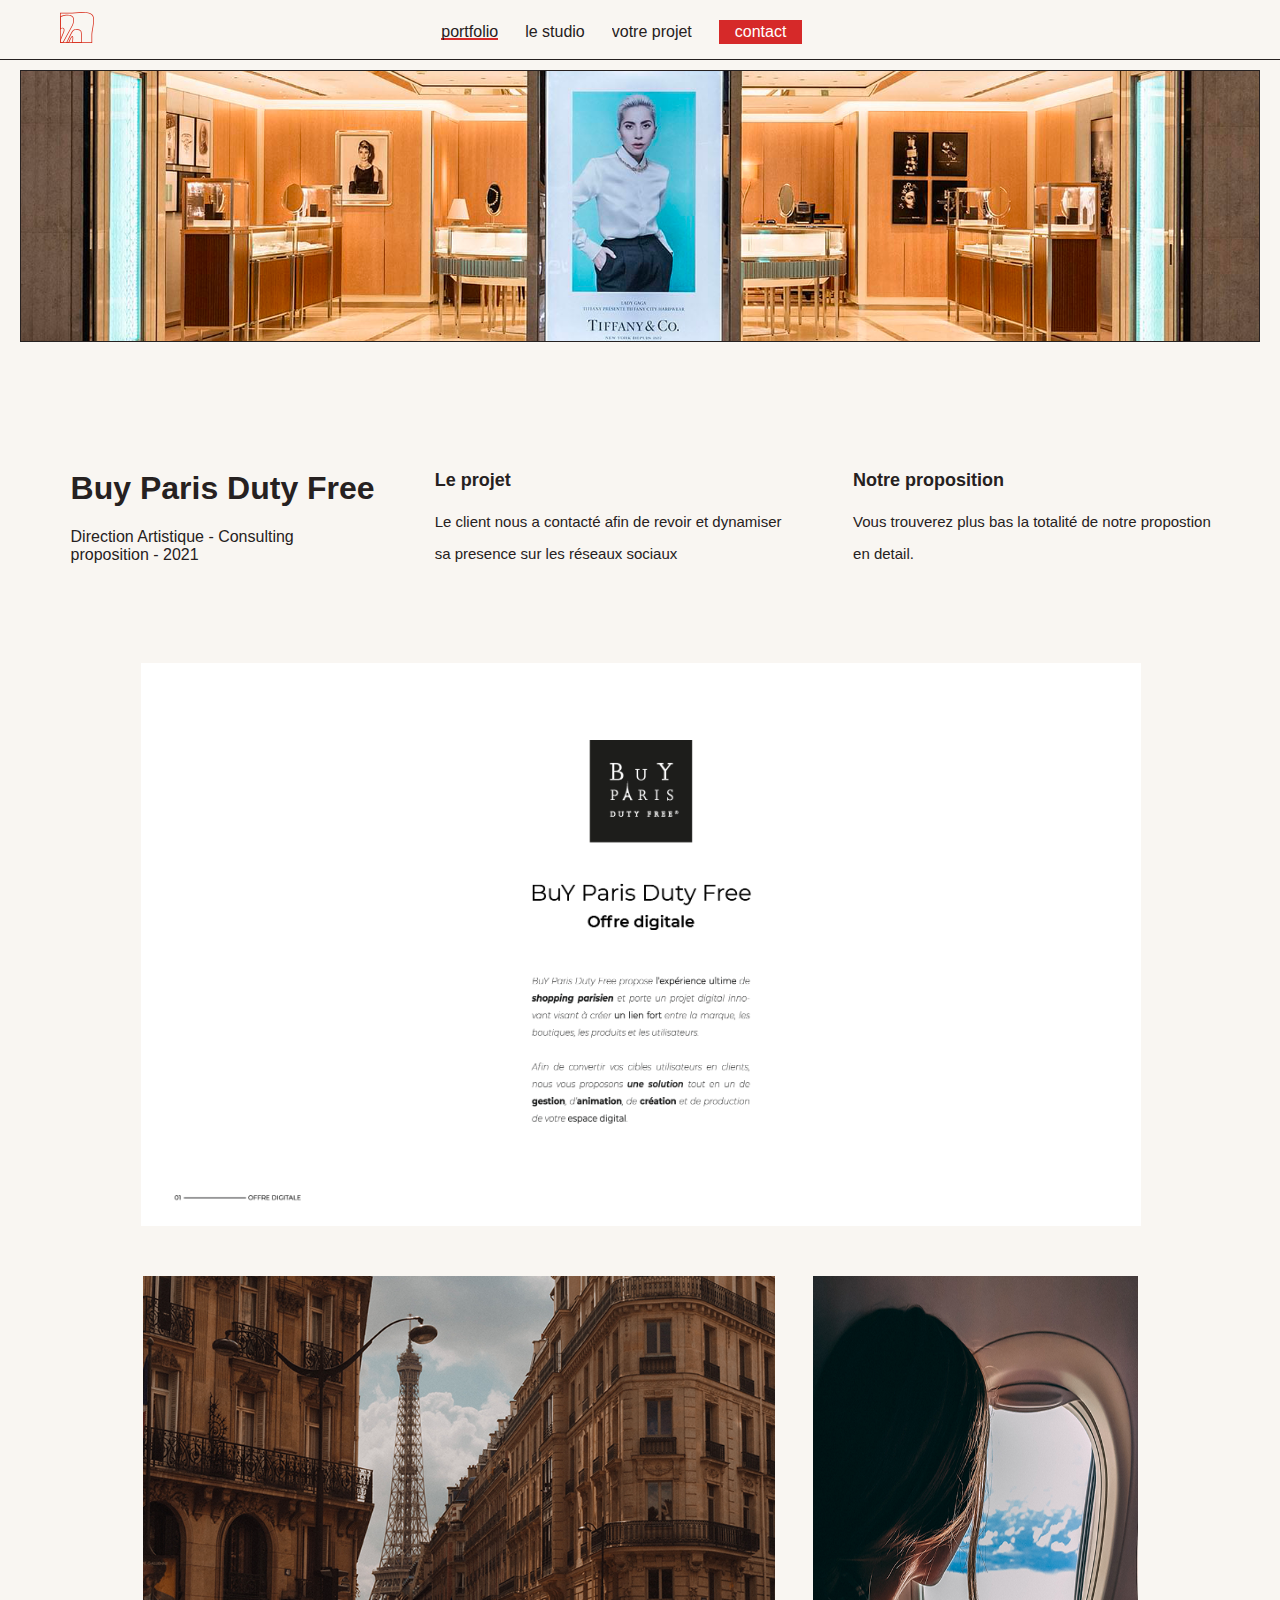
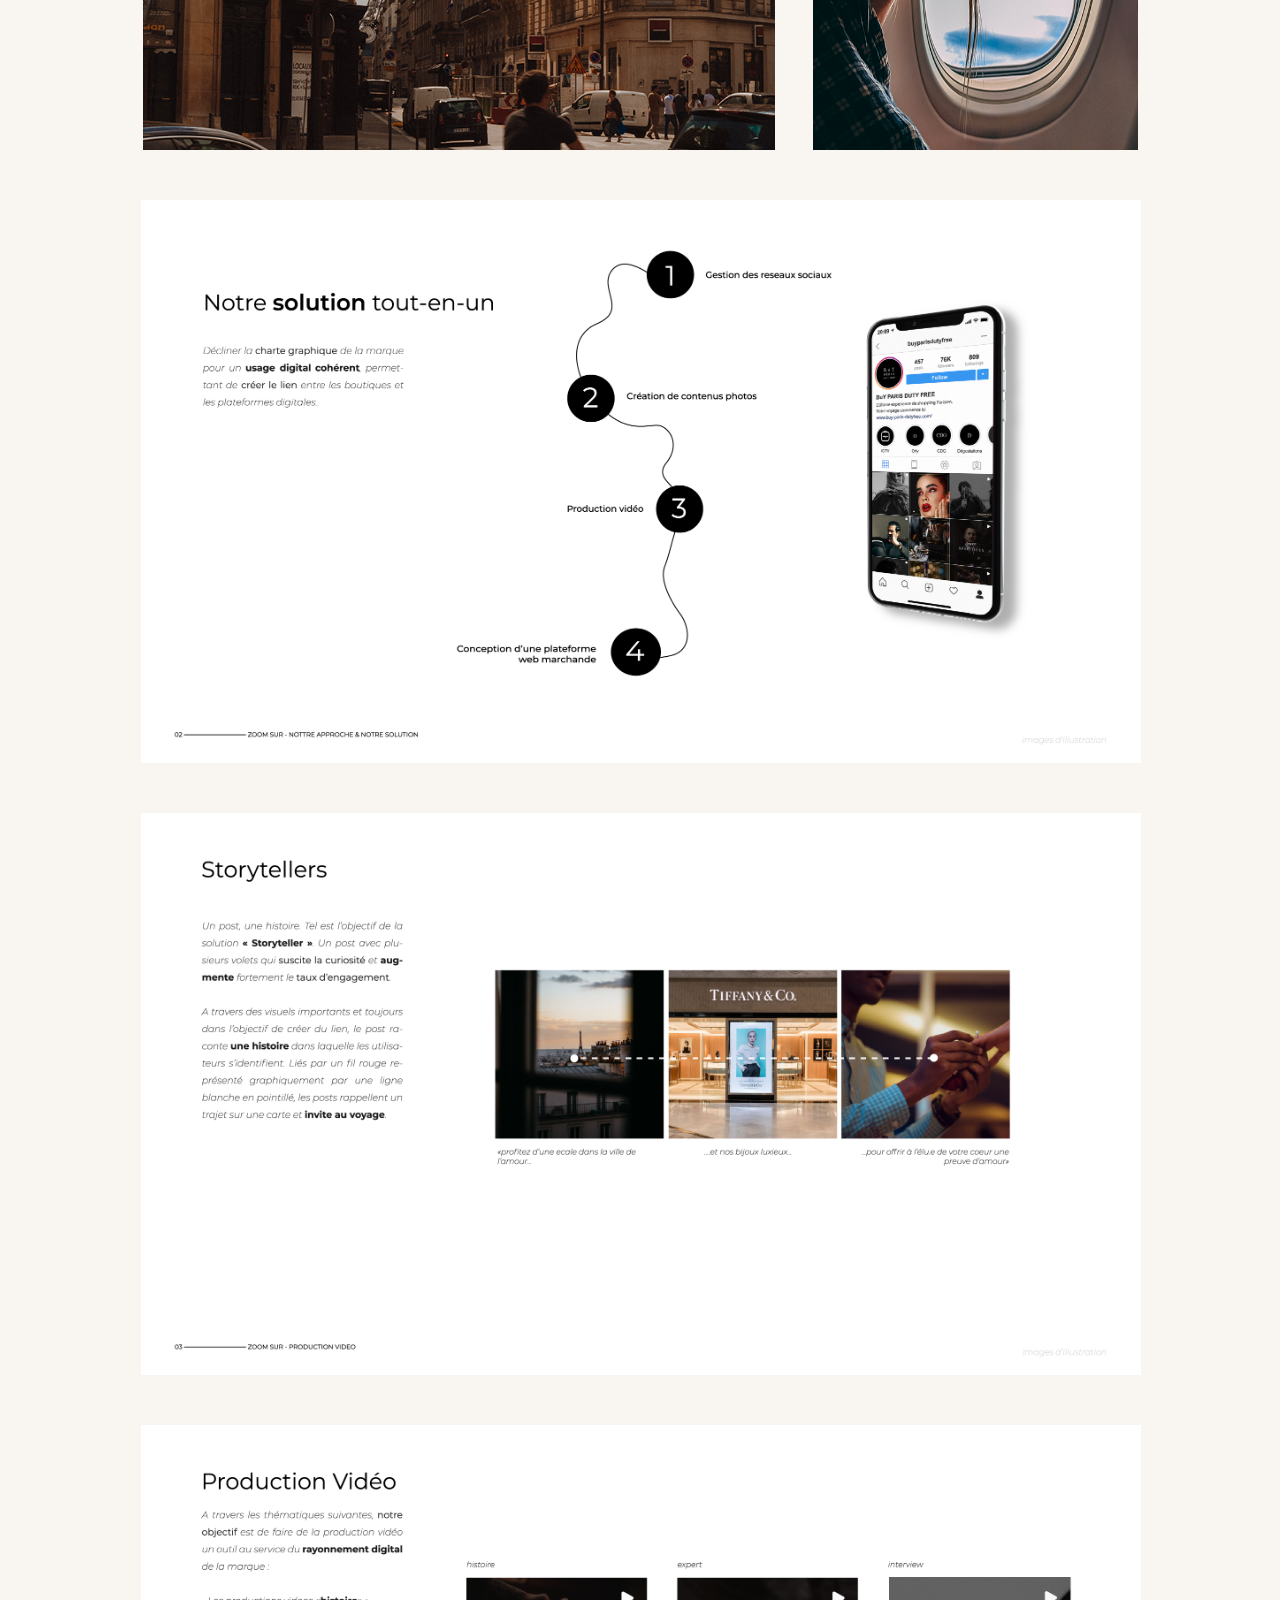
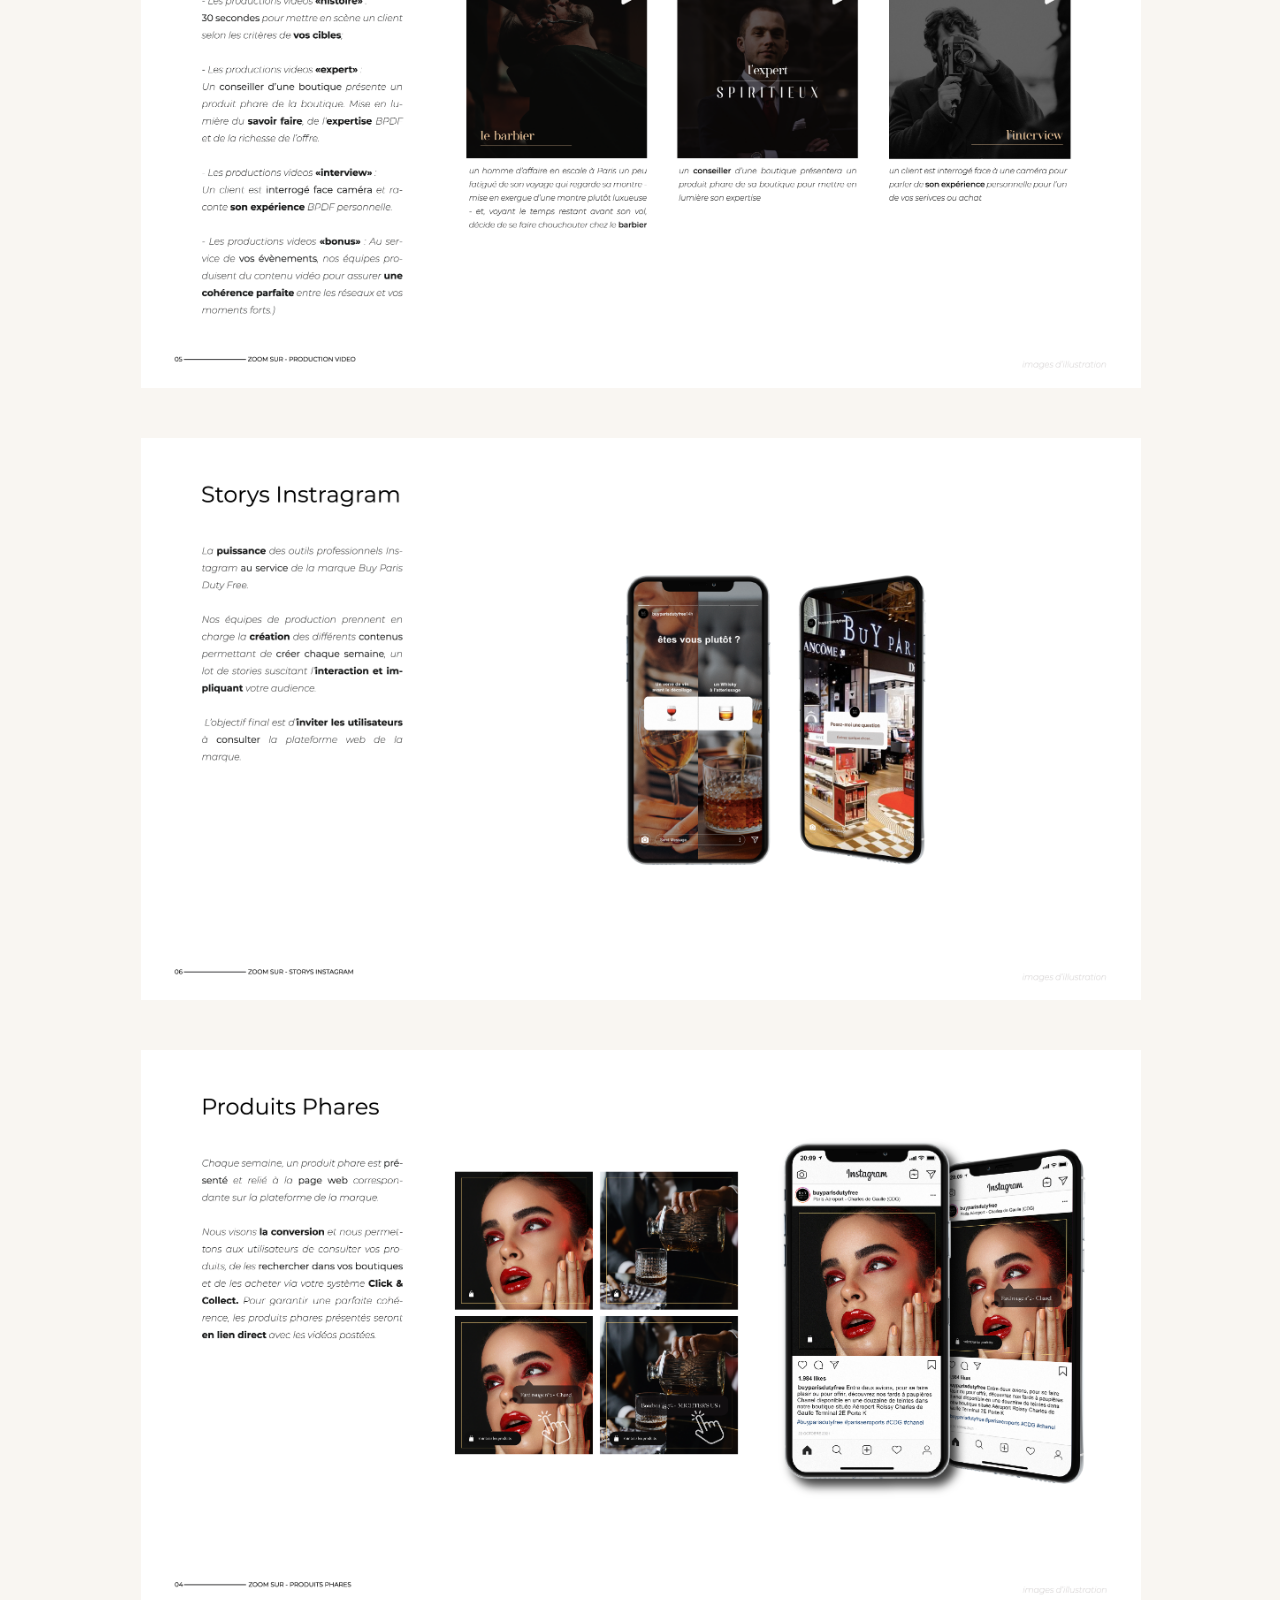
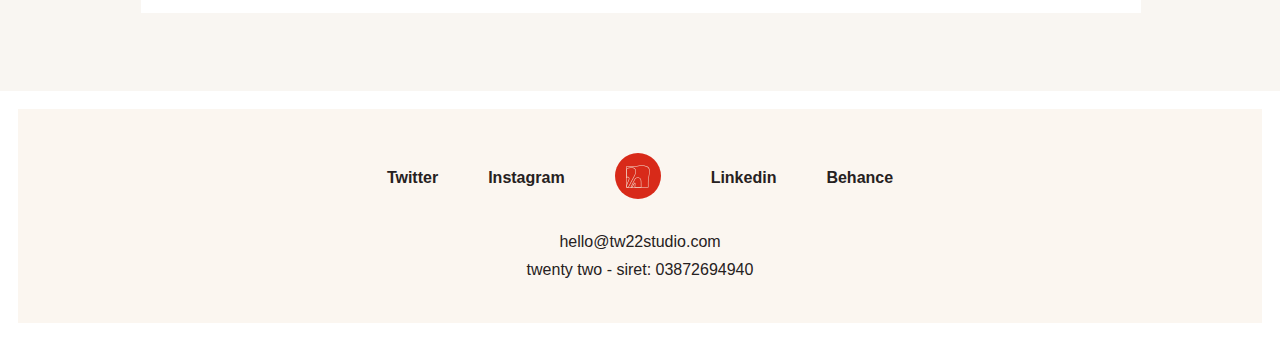
==== commit badb633e: "animation-nav-bar" ====
--- a/bpdf.html
+++ b/bpdf.html
@@ -26,36 +26,38 @@
       <div class="navbar-menu">
         <ul class="navbar-menu-container">
           <li class="logo-navigation">
-            <a href="index.html#home-header"
-              ><img src="img/logo/logomini-01.svg"
-            /></a>
+            <a href="index.html"><img src="img/logo/logomini-01.svg" /></a>
           </li>
           <ol class="navbar-menu-title">
             <li class="navbar-menu-element">
-              <a class="nav-link" aria-current="page" href="index.html#works"
-                >works</a
-              >
-            </li>
-            <li class="navbar-menu-element">
-              <a class="nav-link" aria-current="page" href="index.html#studio"
-                >the studio</a
+              <a
+                data-page="works"
+                class="nav-link"
+                aria-current="page"
+                href="#works"
+                >portfolio</a
               >
             </li>
             <li class="navbar-menu-element">
               <a
+                data-page="studio"
                 class="nav-link"
                 aria-current="page"
-                href="index.html#votre-projet"
-                >votre projet</a
+                href="#studio"
+                >le studio</a
               >
             </li>
             <li class="navbar-menu-element">
               <a
+                data-page="votre projet"
                 class="nav-link"
                 aria-current="page"
-                href="index.html#votre-projet"
-                >contact</a
+                href="#votre-projet"
+                >votre projet</a
               >
+            </li>
+            <li class="navbar-menu-element contact">
+              <a class="nav-link" aria-current="page" href="#studio">contact</a>
             </li>
           </ol>
         </ul>
--- a/style.css
+++ b/style.css
@@ -85,6 +85,48 @@
   top: 0;
 }
 
+/*------animation-nav-color-----*/
+
+.animUnderline {
+  position: absolute;
+}
+
+.nav-link {
+  text-decoration: none;
+  background: linear-gradient(
+      to top,
+      #d62929 0%,
+      #d62929 5% 2px,
+      transparent 5.01%
+    )
+    no-repeat left bottom / 0 100%;
+  transition: background-size 0.5s;
+}
+
+.nav-link.active {
+  background: linear-gradient(
+    to top,
+    #d62929 0%,
+    #d62929 5% 2px,
+    transparent 5.01%
+  );
+  background-size: 100% 100%;
+  transition: background-size 0.5s;
+}
+
+.contact {
+  padding: 3px 16px 3px 16px;
+  background-color: #d62929;
+}
+
+.contact .nav-link {
+  color: white;
+}
+
+#navbar .navbar-menu-element {
+  overflow: hidden;
+}
+
 .blur-nav {
   background-color: #f9f6f2;
 }
@@ -117,6 +159,7 @@
   padding-bottom: 15px;
   column-gap: 27px;
   justify-content: center;
+  align-items: center;
 }
 
 /*------square----------*/
@@ -173,14 +216,8 @@
   height: auto;
 }
 
-.btn-voir-moins {
-  background-color: #d62929;
-  color: white;
-  padding: 13px 13px;
-  display: flex;
-  width: 130px;
-  flex-direction: column;
-  align-items: center;
+.btn-voir-work {
+  display: none;
 }
 
 .txt-white {
@@ -194,14 +231,14 @@
   animation: spin ease-in-out forwards;
 }
 
-@keyframes spin {
+/*@keyframes spin {
   from {
     transform: rotate(0deg);
   }
   to {
     transform: rotate(360deg);
   }
-}
+}*/
 
 .top-side-title-img {
   display: flex;
@@ -230,13 +267,12 @@
 .cash-presentation {
   width: 100%;
   background-color: rgb(255, 251, 246);
-  height: 10vh;
+  height: 13vh;
   padding-top: 23px;
-  padding-bottom: -5px;
-  position: absolute;
-  bottom: 0px;
-  z-index: 5;
+  margin-top: -100px;
+  z-index: 989;
   display: block;
+  position: relative;
 }
 
 .cash-presentation.active {
@@ -266,6 +302,10 @@
   width: 100%;
   width: 33%;
   max-width: 100%;
+}
+
+.img-presentation-open.active:hover {
+  box-shadow: -9px 4px 16px #888888;
 }
 
 .img-presentation-close {
@@ -316,10 +356,6 @@
   position: relative;
 }
 
-.works-img:hover .works-img-presentation {
-  transform: scale(1.15);
-}
-
 .first-img.active {
   transform: rotate(0deg);
   left: 500px;
@@ -354,6 +390,16 @@
 
 .works-content-all.active {
   display: flex;
+}
+
+.works-content-all.active .works-img-left img:hover,
+.works-content-all.active .works-img-right img:hover {
+  box-shadow: -9px 4px 16px #888888;
+}
+
+.works-content-all.active .works-img-left a:hover,
+.works-content-all.active .works-img-right a:hover {
+  transform: scale(1.02);
 }
 
 .works-img-all {
@@ -427,6 +473,16 @@
   margin-left: 0rem;
   transition-duration: 0.5s;
   transition-timing-function: ease;
+}
+
+/*----animation-on-scroll------*/
+.js-scroll {
+  opacity: 0;
+  transition: opacity 500ms;
+}
+
+.js-scroll.scrolled {
+  opacity: 1;
 }
 
 /*----fin animation----*/
@@ -831,13 +887,13 @@
     padding-left: 0px;
     padding-top: 7px;
     padding-bottom: 15px;
-    column-gap: 17px;
+    column-gap: 10px;
     justify-content: center;
   }
 
   #home-header {
     background-color: #f9f6f2;
-    padding: 94px 16px 0px;
+    padding: 108px 16px 0px;
   }
 
   .square-content {
@@ -865,7 +921,7 @@
   }
 
   .title-studio-element {
-    padding-top: 0px;
+    padding-top: 30px;
     display: flex;
     align-items: center;
     column-gap: 28px;
@@ -959,6 +1015,25 @@
   }
   /*--works---*/
 
+  .btn-voir-work {
+    display: block;
+    box-shadow: 2px 2px 8px #888888;
+    font-family: "Montserrat", sans-serif;
+    background-color: #d62929;
+    cursor: pointer;
+    color: white;
+    padding: 11px 3px;
+    position: relative;
+    display: flex;
+    width: 132px;
+    margin-left: 43px;
+    z-index: 99;
+    font-size: 12px;
+    bottom: 76px;
+    flex-direction: column;
+    align-items: center;
+  }
+
   .img-presentation-open.active {
     display: flex;
     width: 100%;
@@ -1000,6 +1075,11 @@
 
   /*------studio-----------*/
 
+  .cash-presentation {
+    height: 5vh;
+    padding-top: 23px;
+  }
+
   .studio-element {
     width: 80vw;
     padding-right: 28px;
@@ -1044,6 +1124,11 @@
 
   .page-work-img-duo img {
     width: 300px;
+    height: auto;
+  }
+
+  .img-size-caviar-two-duo {
+    width: 237px !important;
     height: auto;
   }
 
@@ -1095,7 +1180,7 @@
   }
 
   #banniere-presentation {
-    padding: 95px 20px 30px;
+    padding: 114px 20px 30px;
   }
 
   .page-work-img-presentation {
@@ -1113,7 +1198,17 @@
 
   /*-------page---------*/
 
+  .page-work-second-banniere-mochi,
+  .page-work-second-banniere-reigns {
+    height: 84px;
+  }
+
   .img-size-caviar-one-duo {
     width: 100% !important;
   }
-}
+
+  .size-gif {
+    width: 236px;
+    height: auto;
+  }
+}
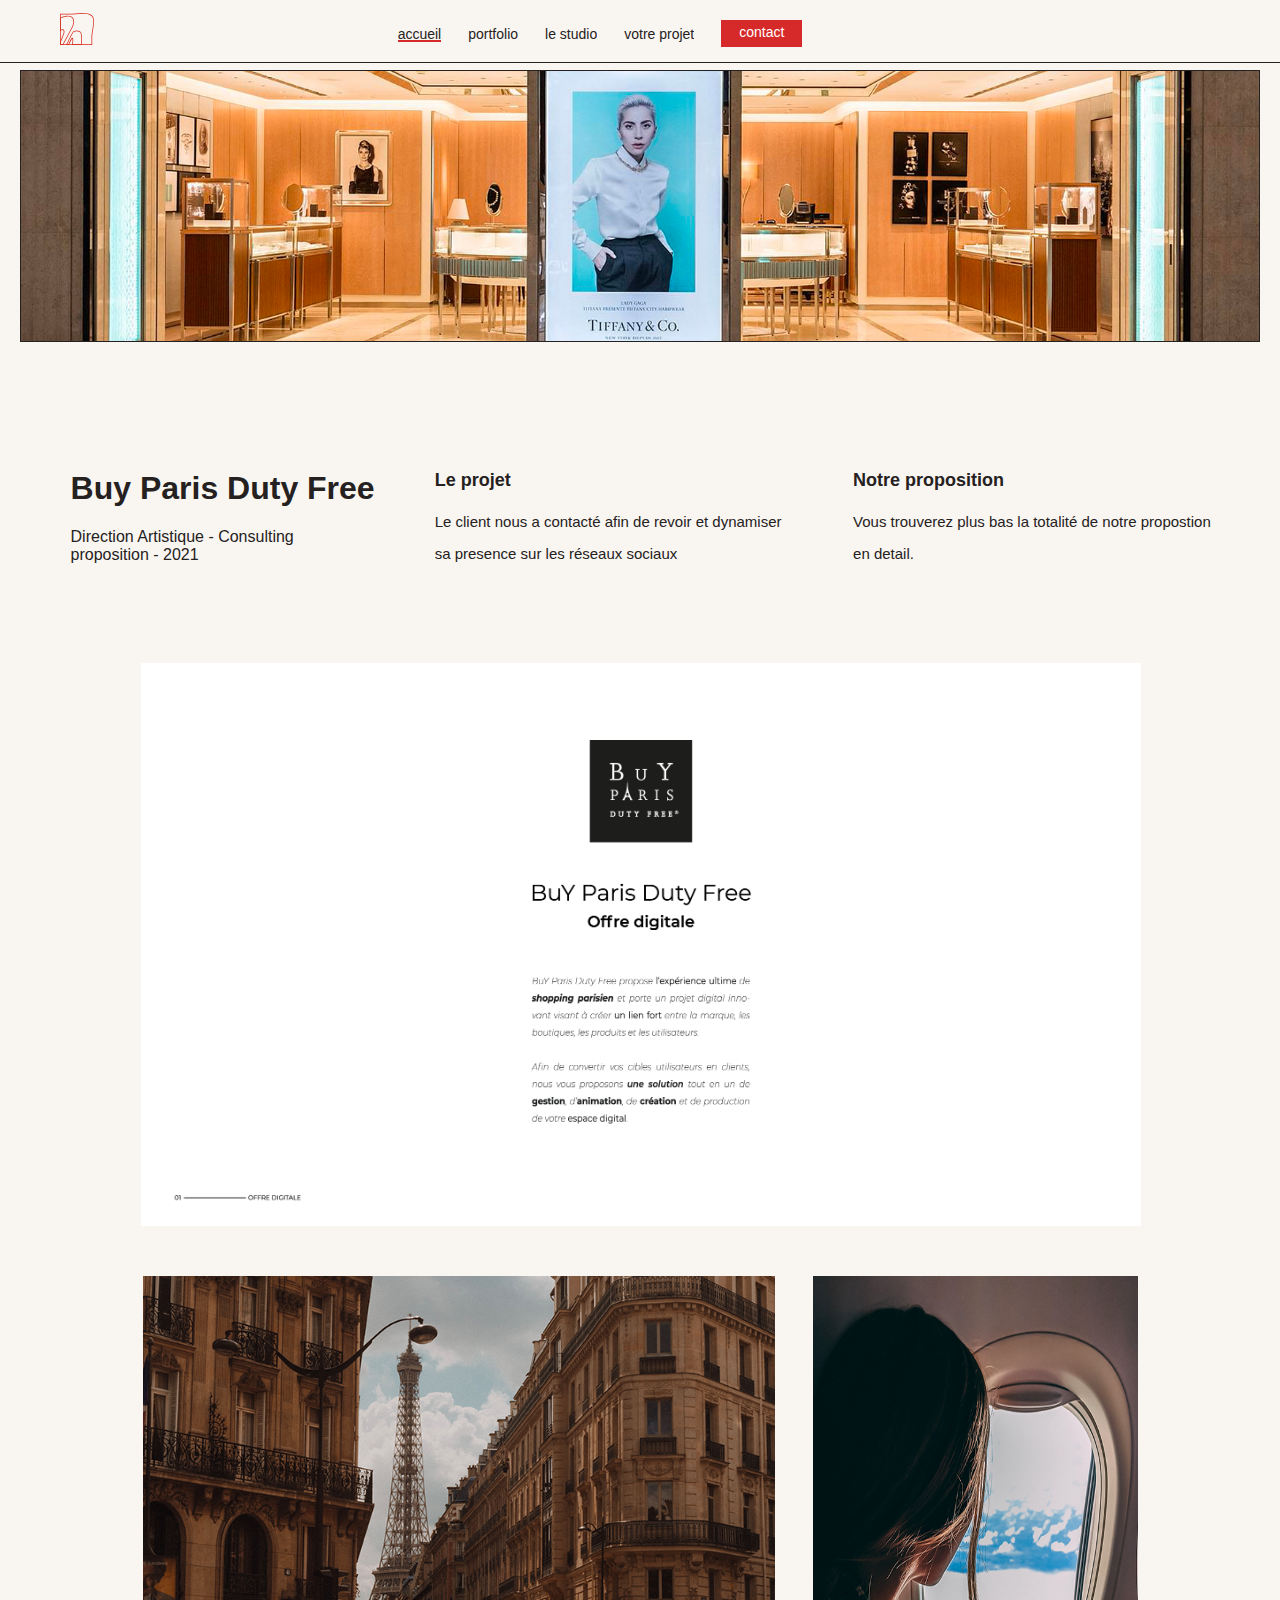
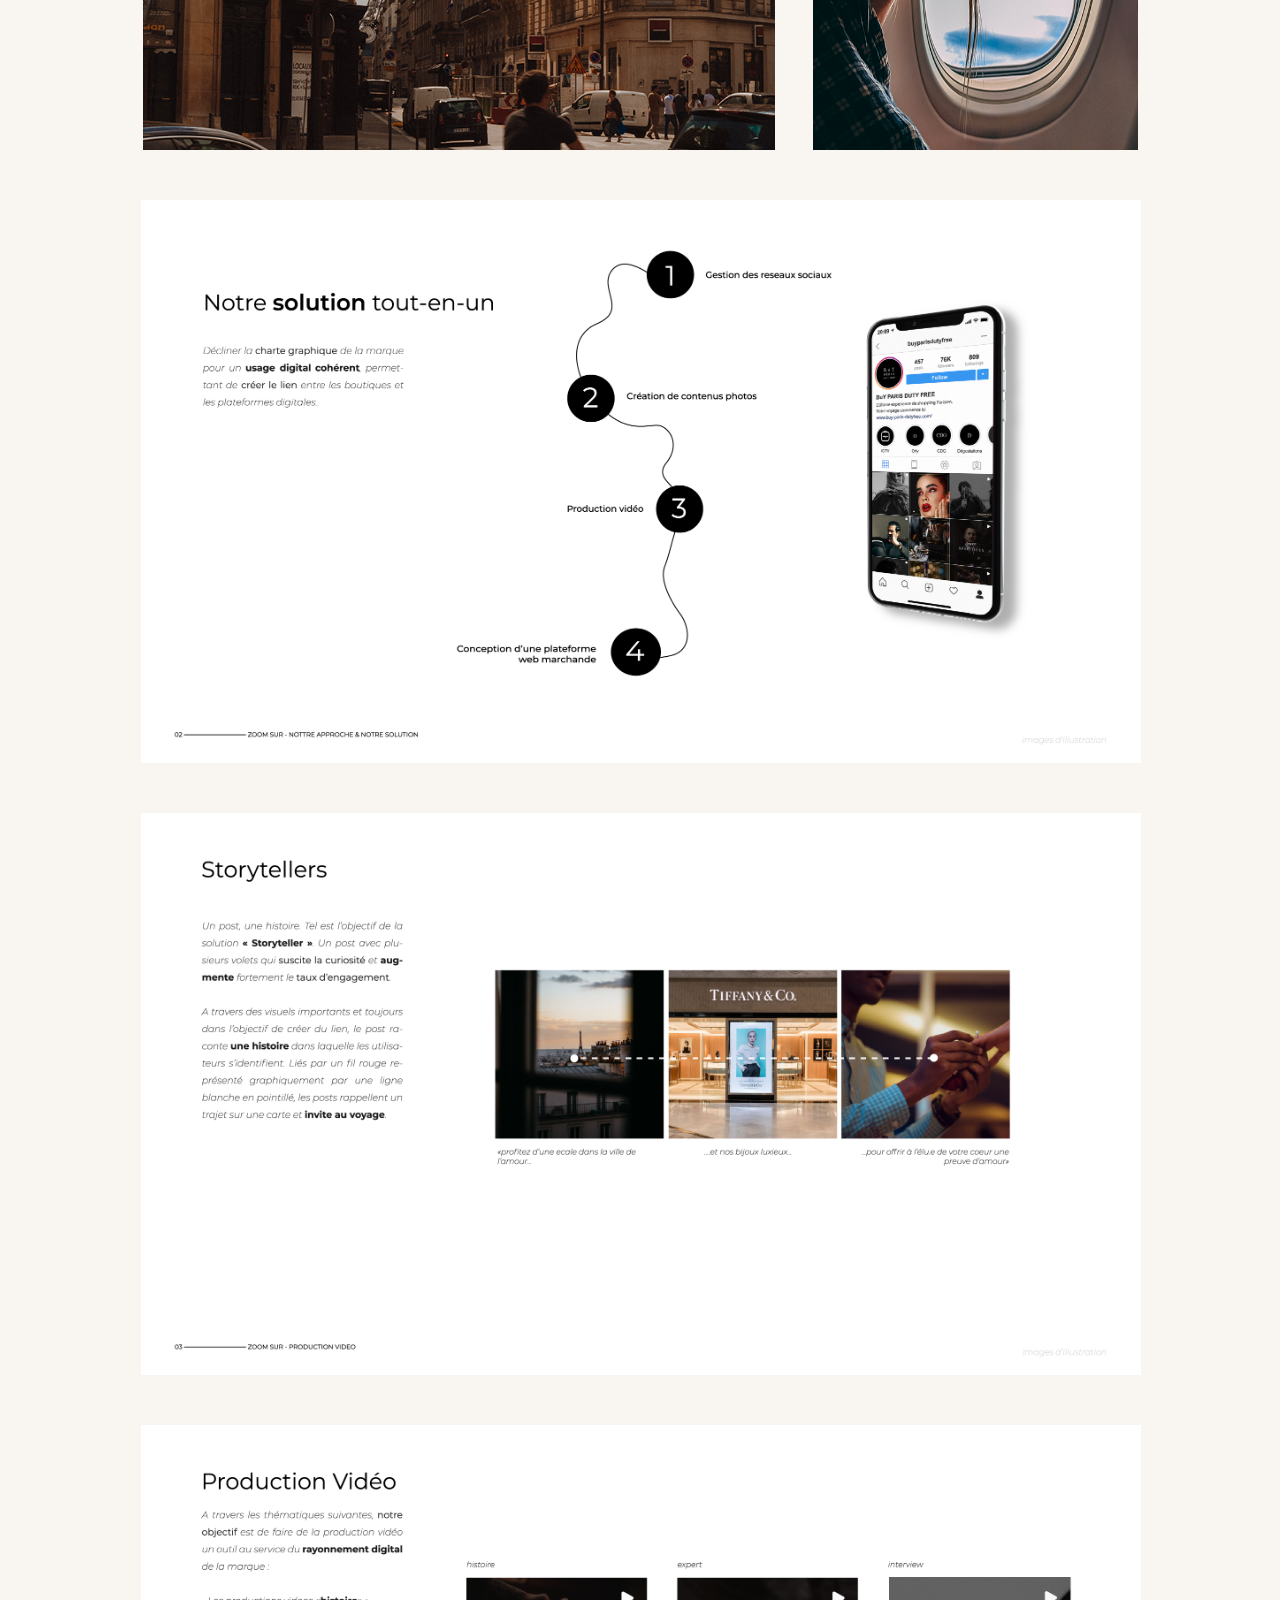
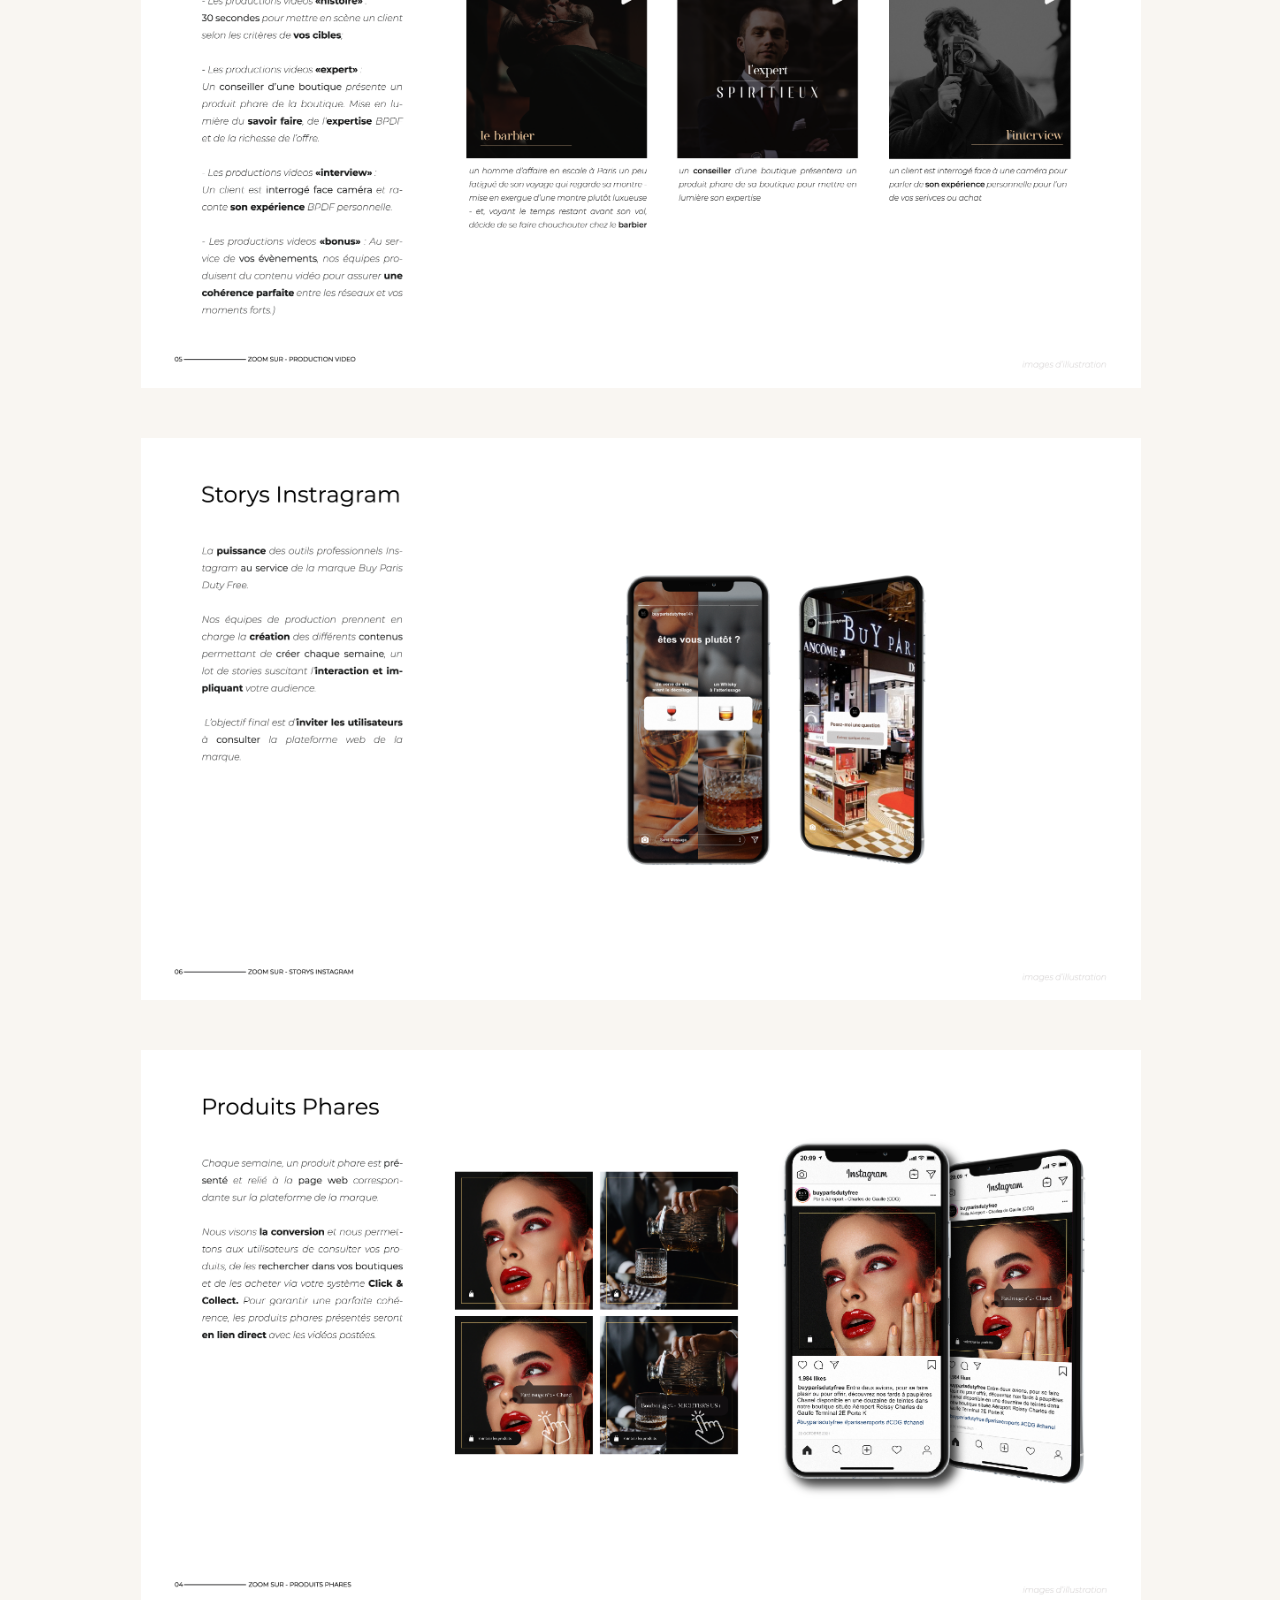
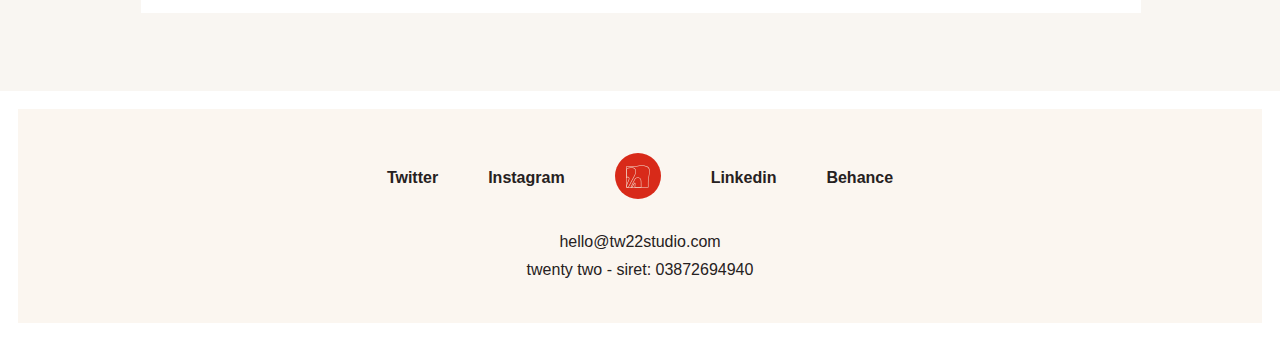
==== commit ffcb30ed: "correction" ====
--- a/bpdf.html
+++ b/bpdf.html
@@ -34,7 +34,16 @@
                 data-page="works"
                 class="nav-link"
                 aria-current="page"
-                href="#works"
+                href="index.html"
+                >accueil</a
+              >
+            </li>
+            <li class="navbar-menu-element">
+              <a
+                data-page="works"
+                class="nav-link"
+                aria-current="page"
+                href="index.html#works"
                 >portfolio</a
               >
             </li>
--- a/style.css
+++ b/style.css
@@ -92,6 +92,7 @@
 }
 
 .nav-link {
+  font-size: 14px;
   text-decoration: none;
   background: linear-gradient(
       to top,
@@ -115,7 +116,7 @@
 }
 
 .contact {
-  padding: 3px 16px 3px 16px;
+  padding: 3px 18px 6px 18px;
   background-color: #d62929;
 }
 
@@ -304,10 +305,6 @@
   max-width: 100%;
 }
 
-.img-presentation-open.active:hover {
-  box-shadow: -9px 4px 16px #888888;
-}
-
 .img-presentation-close {
   display: block;
 }
@@ -377,6 +374,46 @@
   box-shadow: none;
 }
 
+.works-content-presentation:hover .first-img {
+  position: relative;
+  transform: rotate(-15deg);
+  transition-duration: 0.5s;
+  transition-timing-function: ease;
+  box-shadow: -9px 4px 16px #1111117d;
+}
+
+.works-content-presentation:hover .third-img {
+  position: relative;
+  transform: rotate(15deg);
+  transition-duration: 0.5s;
+  transition-timing-function: ease;
+  box-shadow: -9px 4px 16px #1111117d;
+}
+
+.works-content-presentation:hover .second-img {
+  box-shadow: -9px 4px 16px #1111117d;
+  transform: scale(1.05);
+}
+/*-------------------------------------*/
+.works-content-presentation:hover .first-img.active {
+  transform: none;
+  transition-duration: 0.5s;
+  transition-timing-function: ease;
+  box-shadow: unset;
+}
+
+.works-content-presentation:hover .third-img.active {
+  transform: none;
+  transition-duration: 0.5s;
+  transition-timing-function: ease;
+  box-shadow: unset;
+}
+
+.works-content-presentation:hover .img-presentation-open.active .second-img {
+  box-shadow: -9px 4px 16px #1111117d;
+  transform: none;
+}
+
 .works-content-all {
   display: flex;
   justify-content: center;
@@ -395,11 +432,6 @@
 .works-content-all.active .works-img-left img:hover,
 .works-content-all.active .works-img-right img:hover {
   box-shadow: -9px 4px 16px #888888;
-}
-
-.works-content-all.active .works-img-left a:hover,
-.works-content-all.active .works-img-right a:hover {
-  transform: scale(1.02);
 }
 
 .works-img-all {
@@ -601,6 +633,7 @@
 }
 
 input[type="submit" i] {
+  -webkit-appearance: none;
   background-color: #d82a19;
   border: none;
   padding: 8px 24px;
@@ -1176,7 +1209,7 @@
     flex-direction: column;
     align-items: center;
     row-gap: 10px;
-    margin-left: 22px;
+    margin-left: 28px;
   }
 
   #banniere-presentation {
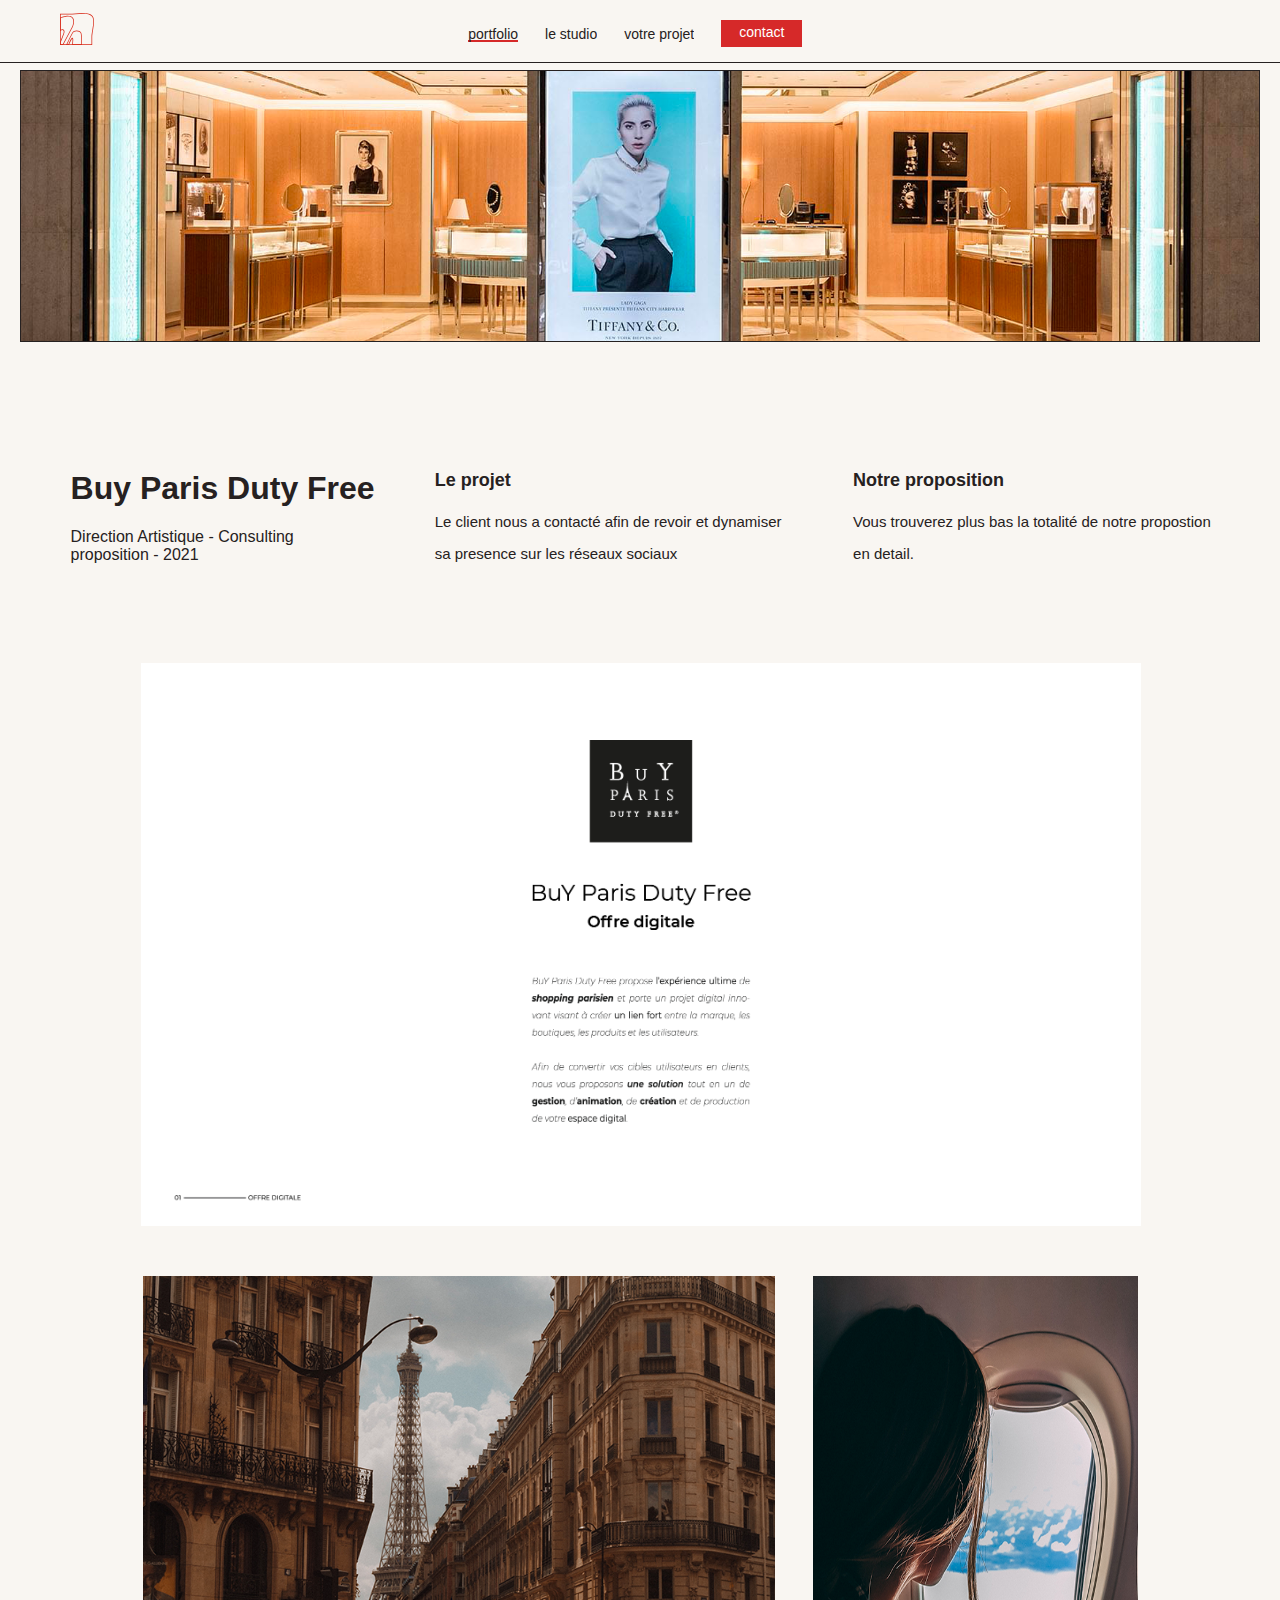
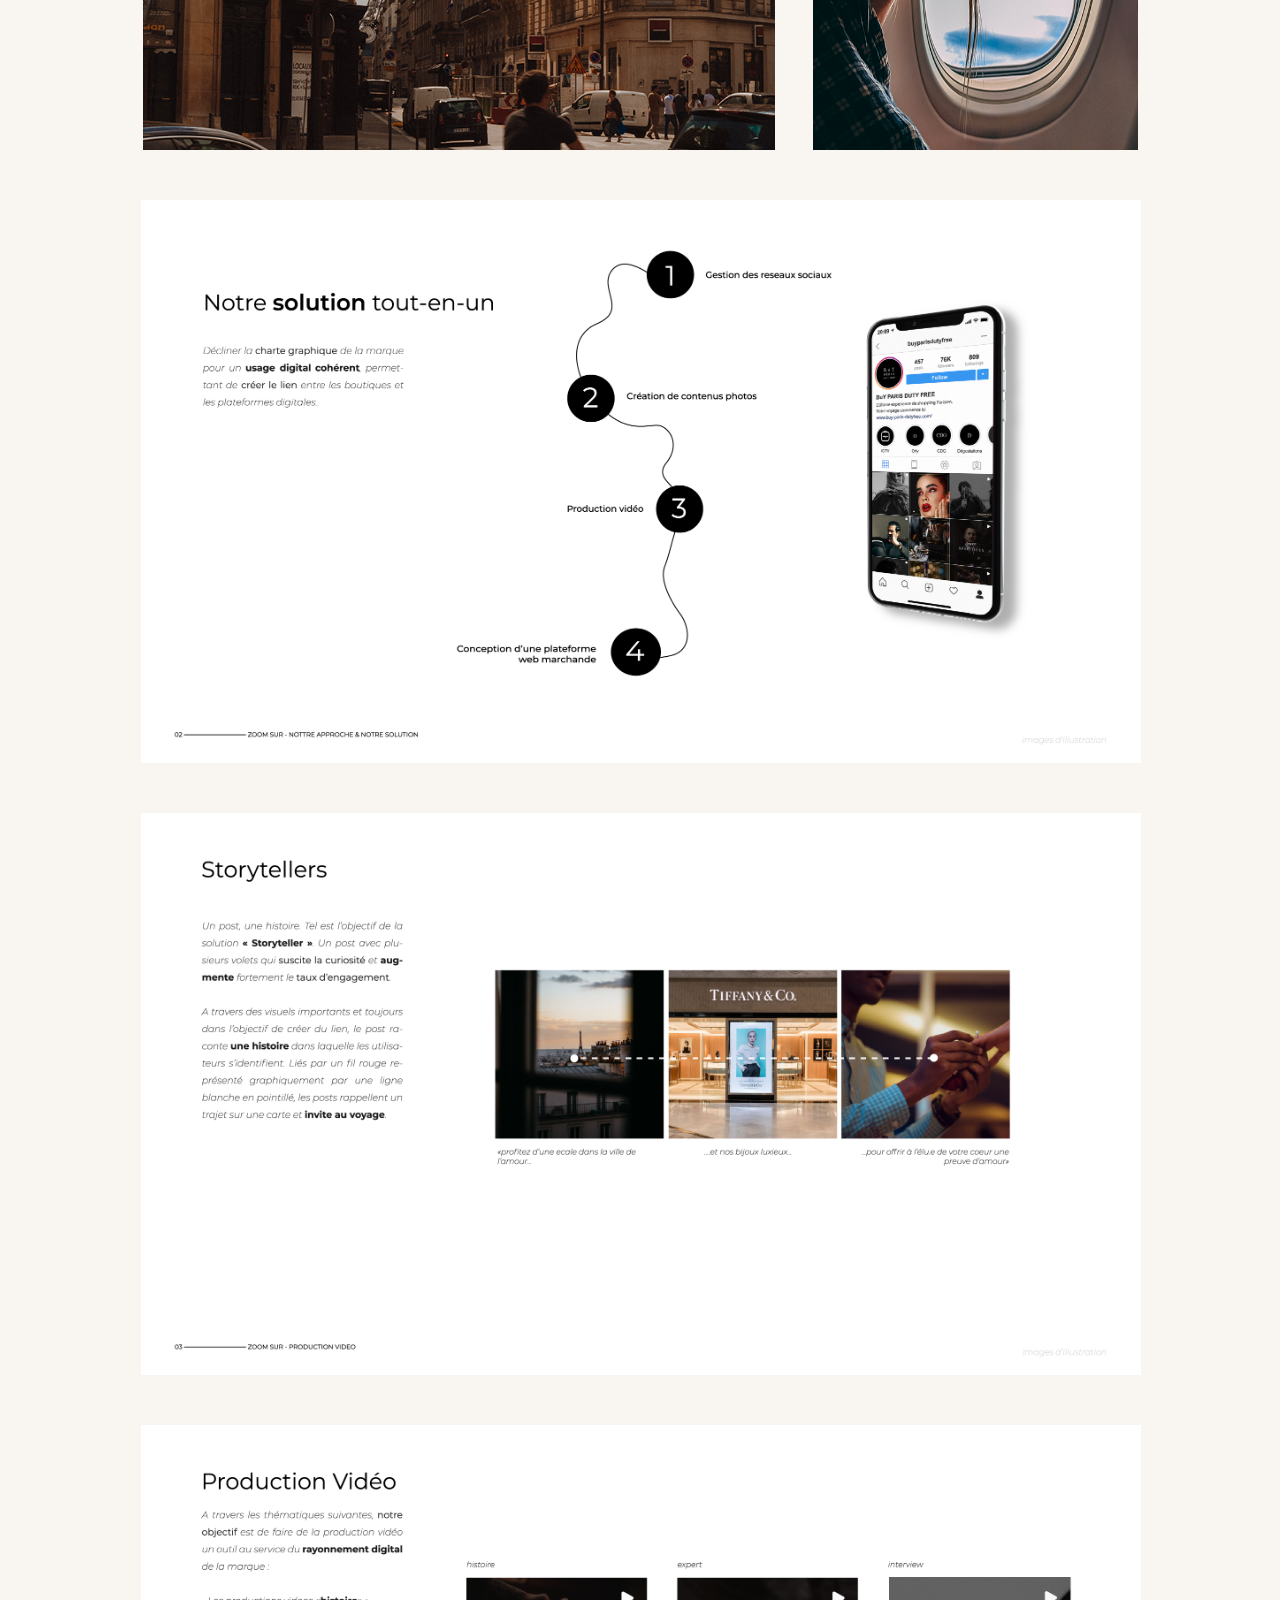
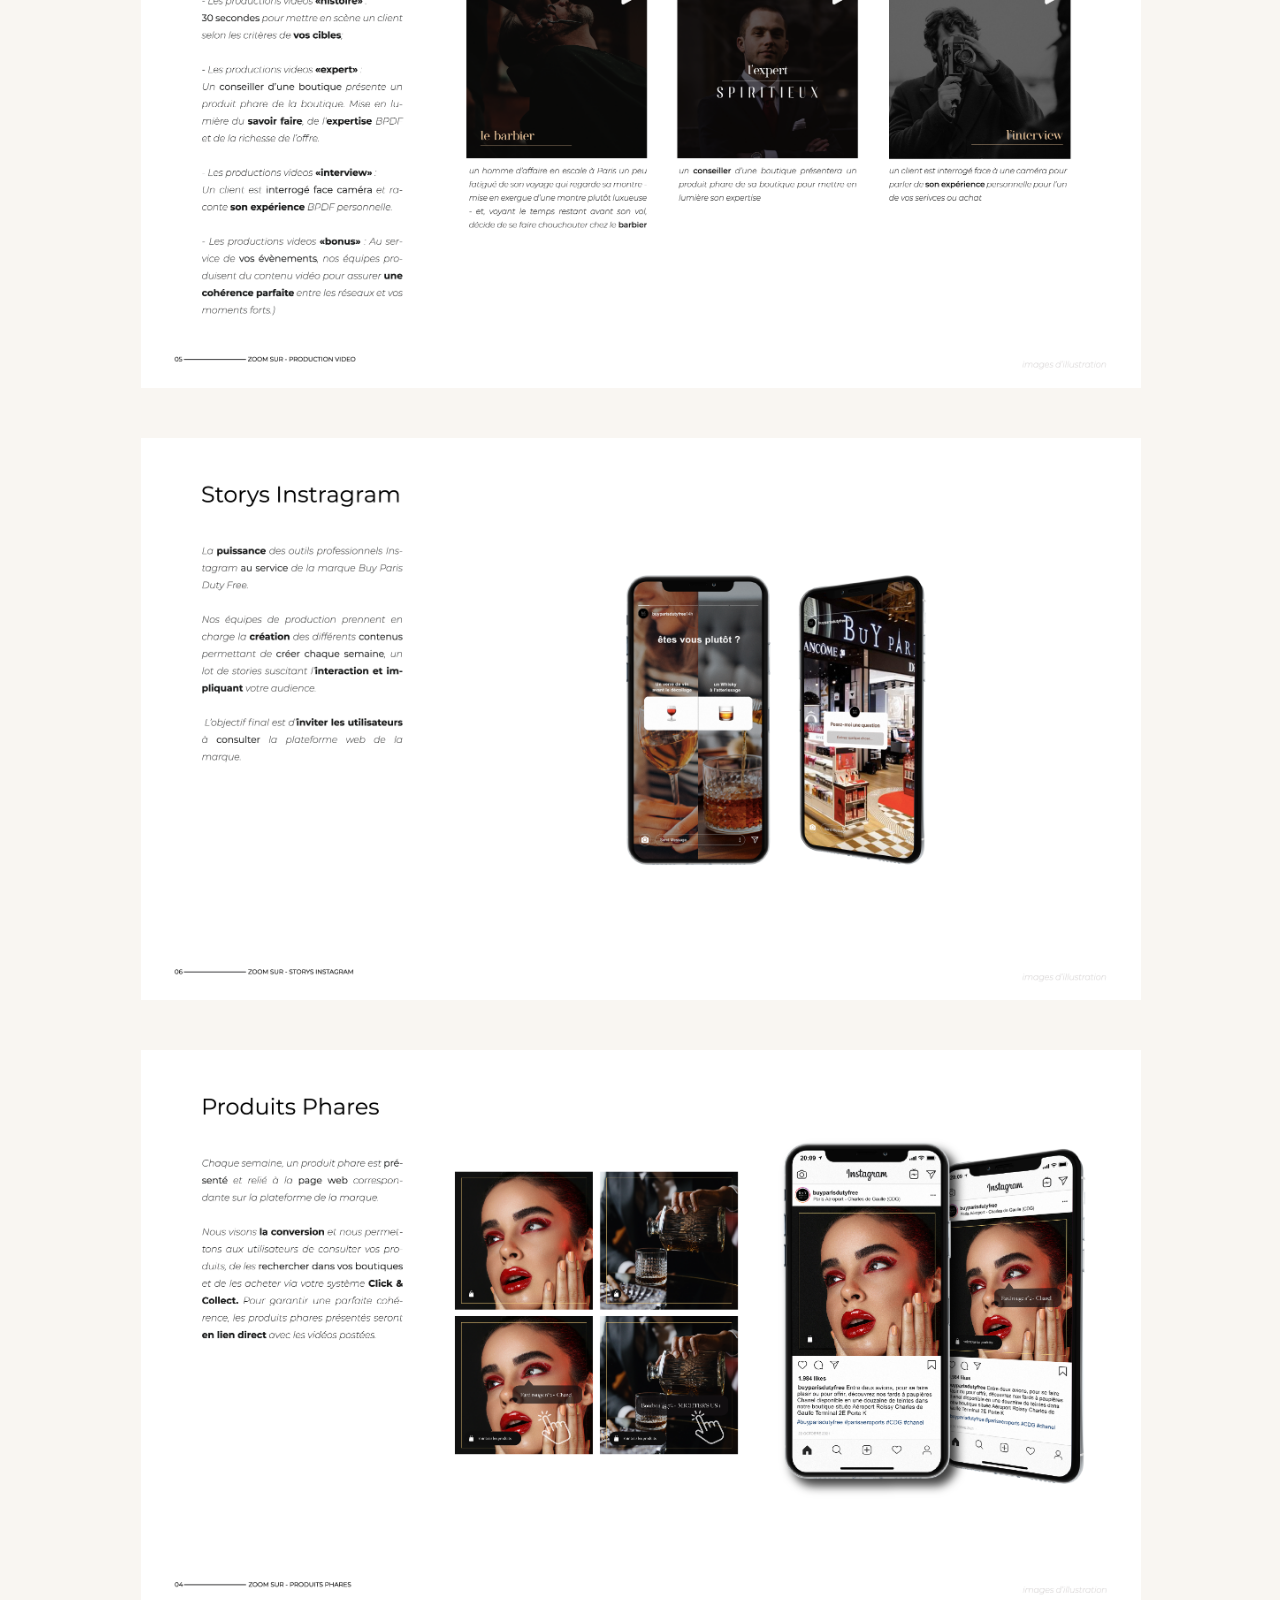
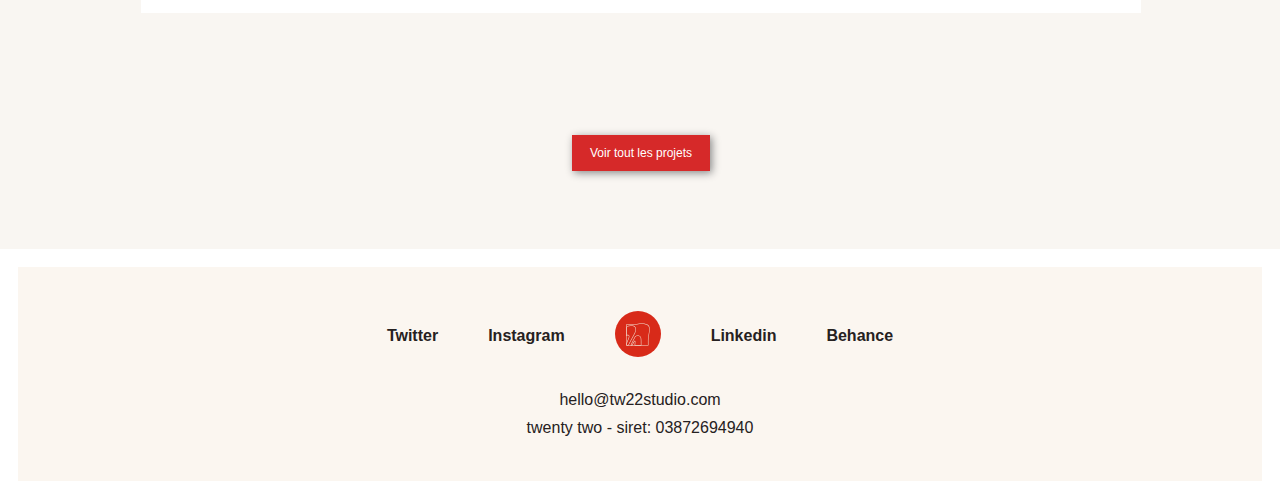
==== commit afc32952: "btn-voir-tous" ====
--- a/bpdf.html
+++ b/bpdf.html
@@ -29,15 +29,6 @@
             <a href="index.html"><img src="img/logo/logomini-01.svg" /></a>
           </li>
           <ol class="navbar-menu-title">
-            <li class="navbar-menu-element">
-              <a
-                data-page="works"
-                class="nav-link"
-                aria-current="page"
-                href="index.html"
-                >accueil</a
-              >
-            </li>
             <li class="navbar-menu-element">
               <a
                 data-page="works"
@@ -144,6 +135,9 @@
                 alt=""
               />
             </div>
+            <a class="btn-show-all" href="index.html#works"
+              >Voir tout les projets</a
+            >
           </div>
         </div>
       </div>
--- a/style.css
+++ b/style.css
@@ -221,6 +221,22 @@
   display: none;
 }
 
+.btn-show-all {
+  box-shadow: 2px 2px 8px #888888;
+  font-family: "Montserrat", sans-serif;
+  background-color: #d62929;
+  cursor: pointer;
+  color: white;
+  padding: 11px 3px;
+  display: flex;
+  width: 132px;
+  font-size: 12px;
+  bottom: 76px;
+  flex-direction: column;
+  align-items: center;
+  margin-top: 72px;
+}
+
 .txt-white {
   color: white;
   writing-mode: vertical-rl;
@@ -901,7 +917,7 @@
   }
 
   .navbar-menu a {
-    font-size: 12px;
+    font-size: 10px;
   }
   .navbar-menu-container {
     display: flex;
@@ -927,6 +943,10 @@
   #home-header {
     background-color: #f9f6f2;
     padding: 108px 16px 0px;
+  }
+
+  .contact {
+    padding: 3px 10px 6px 10px;
   }
 
   .square-content {
@@ -1062,7 +1082,7 @@
     margin-left: 43px;
     z-index: 99;
     font-size: 12px;
-    bottom: 76px;
+    bottom: 92px;
     flex-direction: column;
     align-items: center;
   }
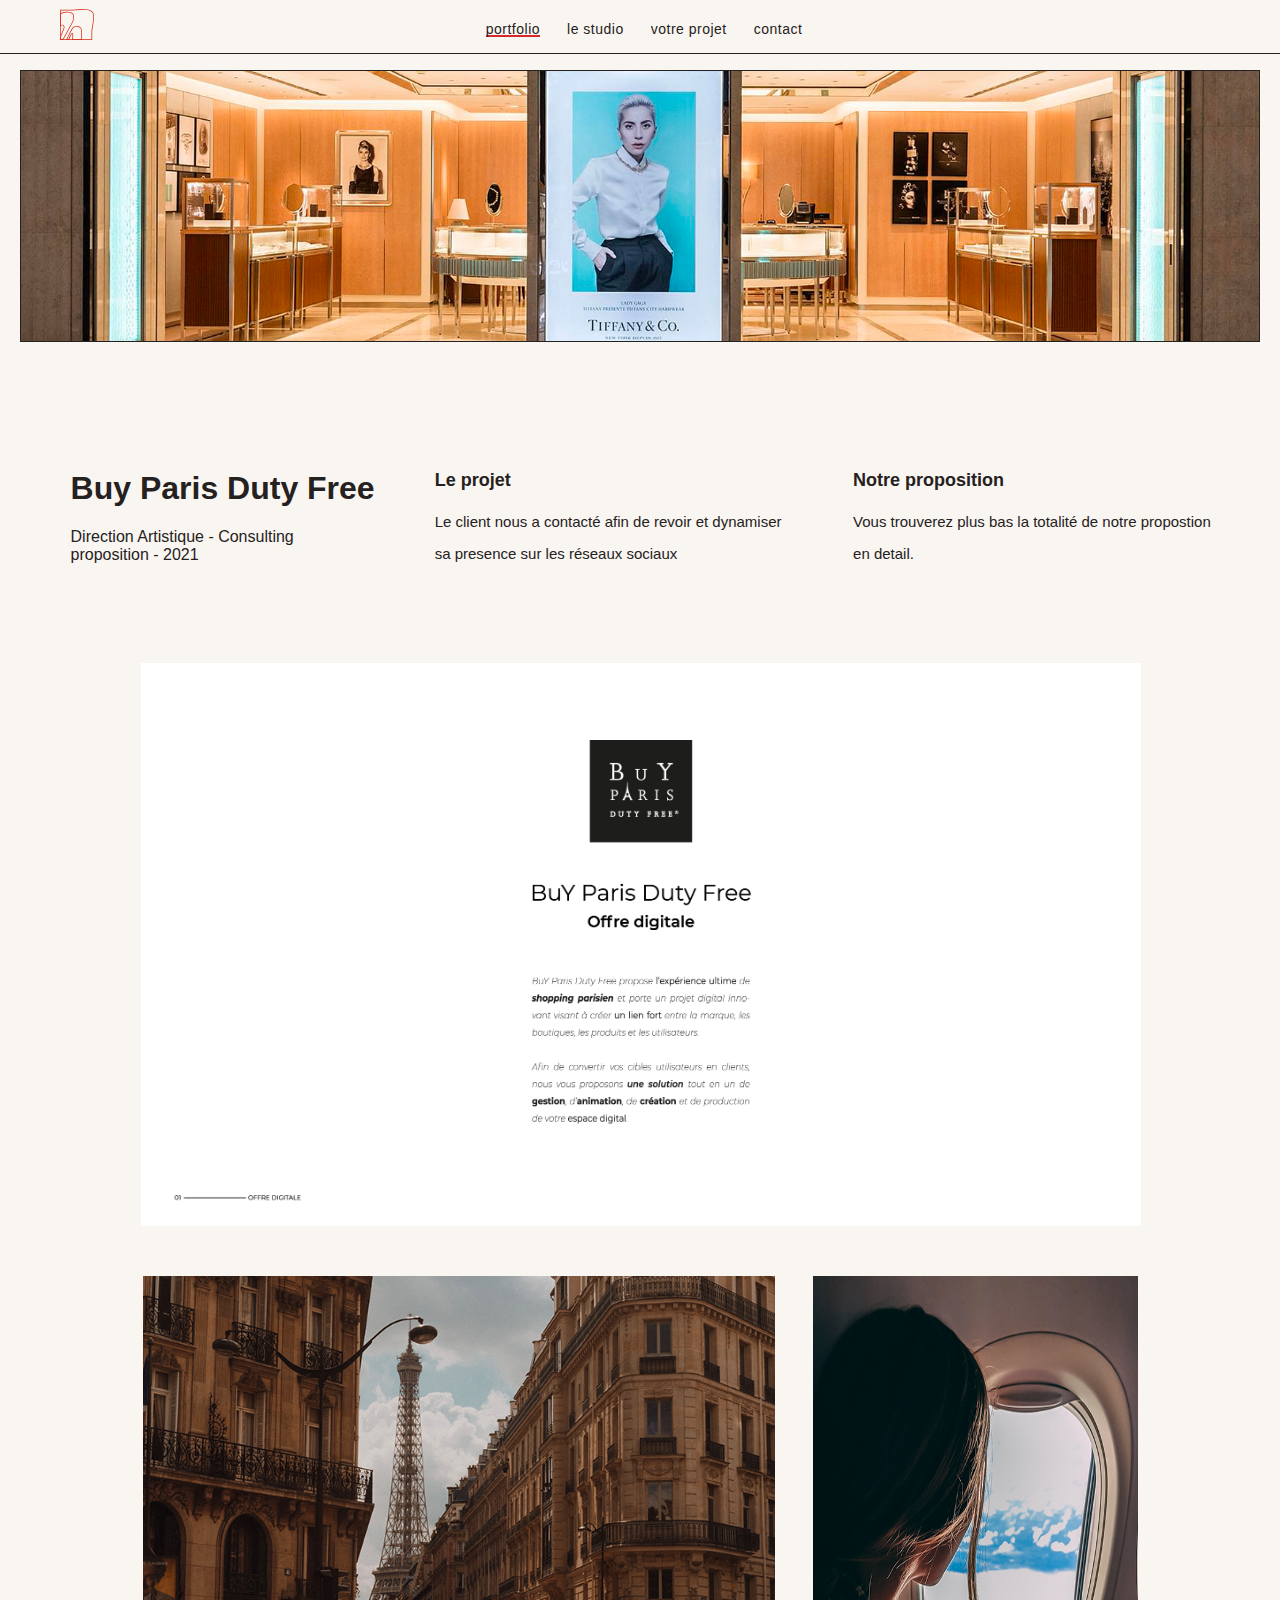
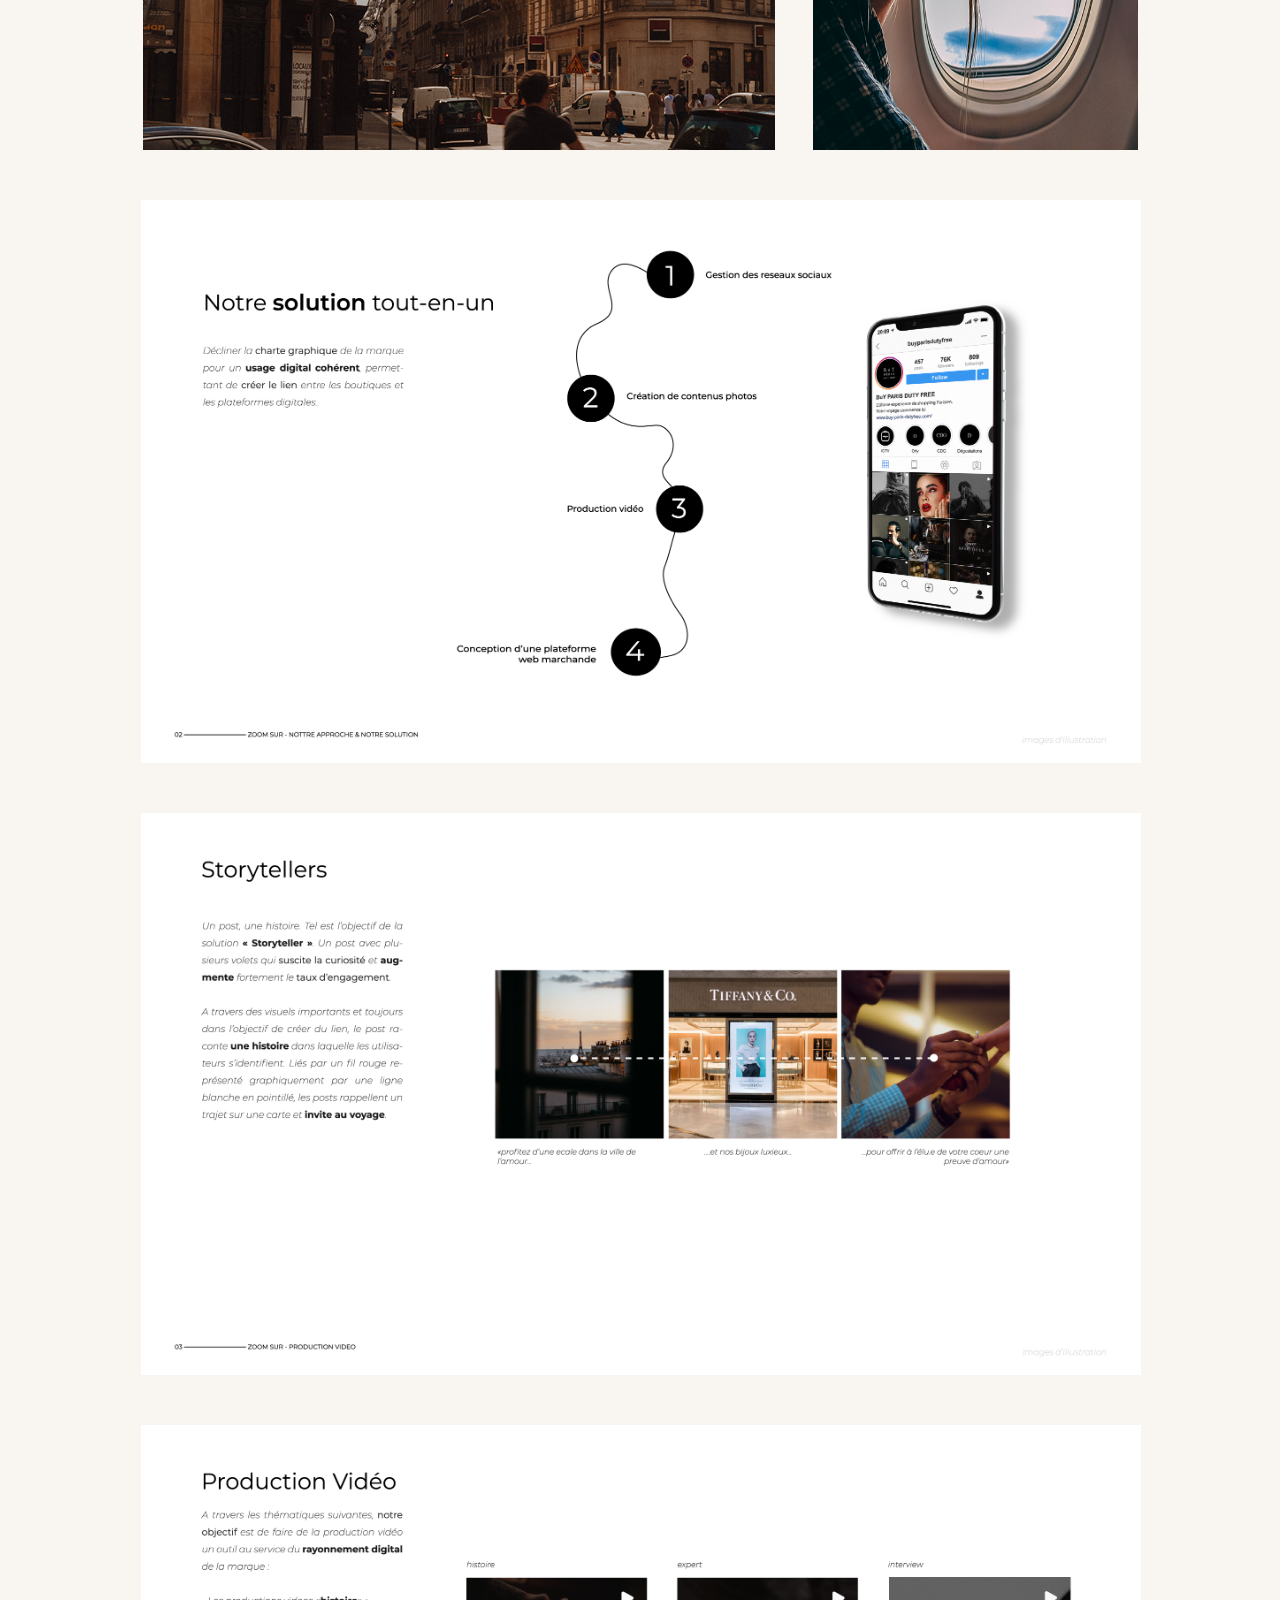
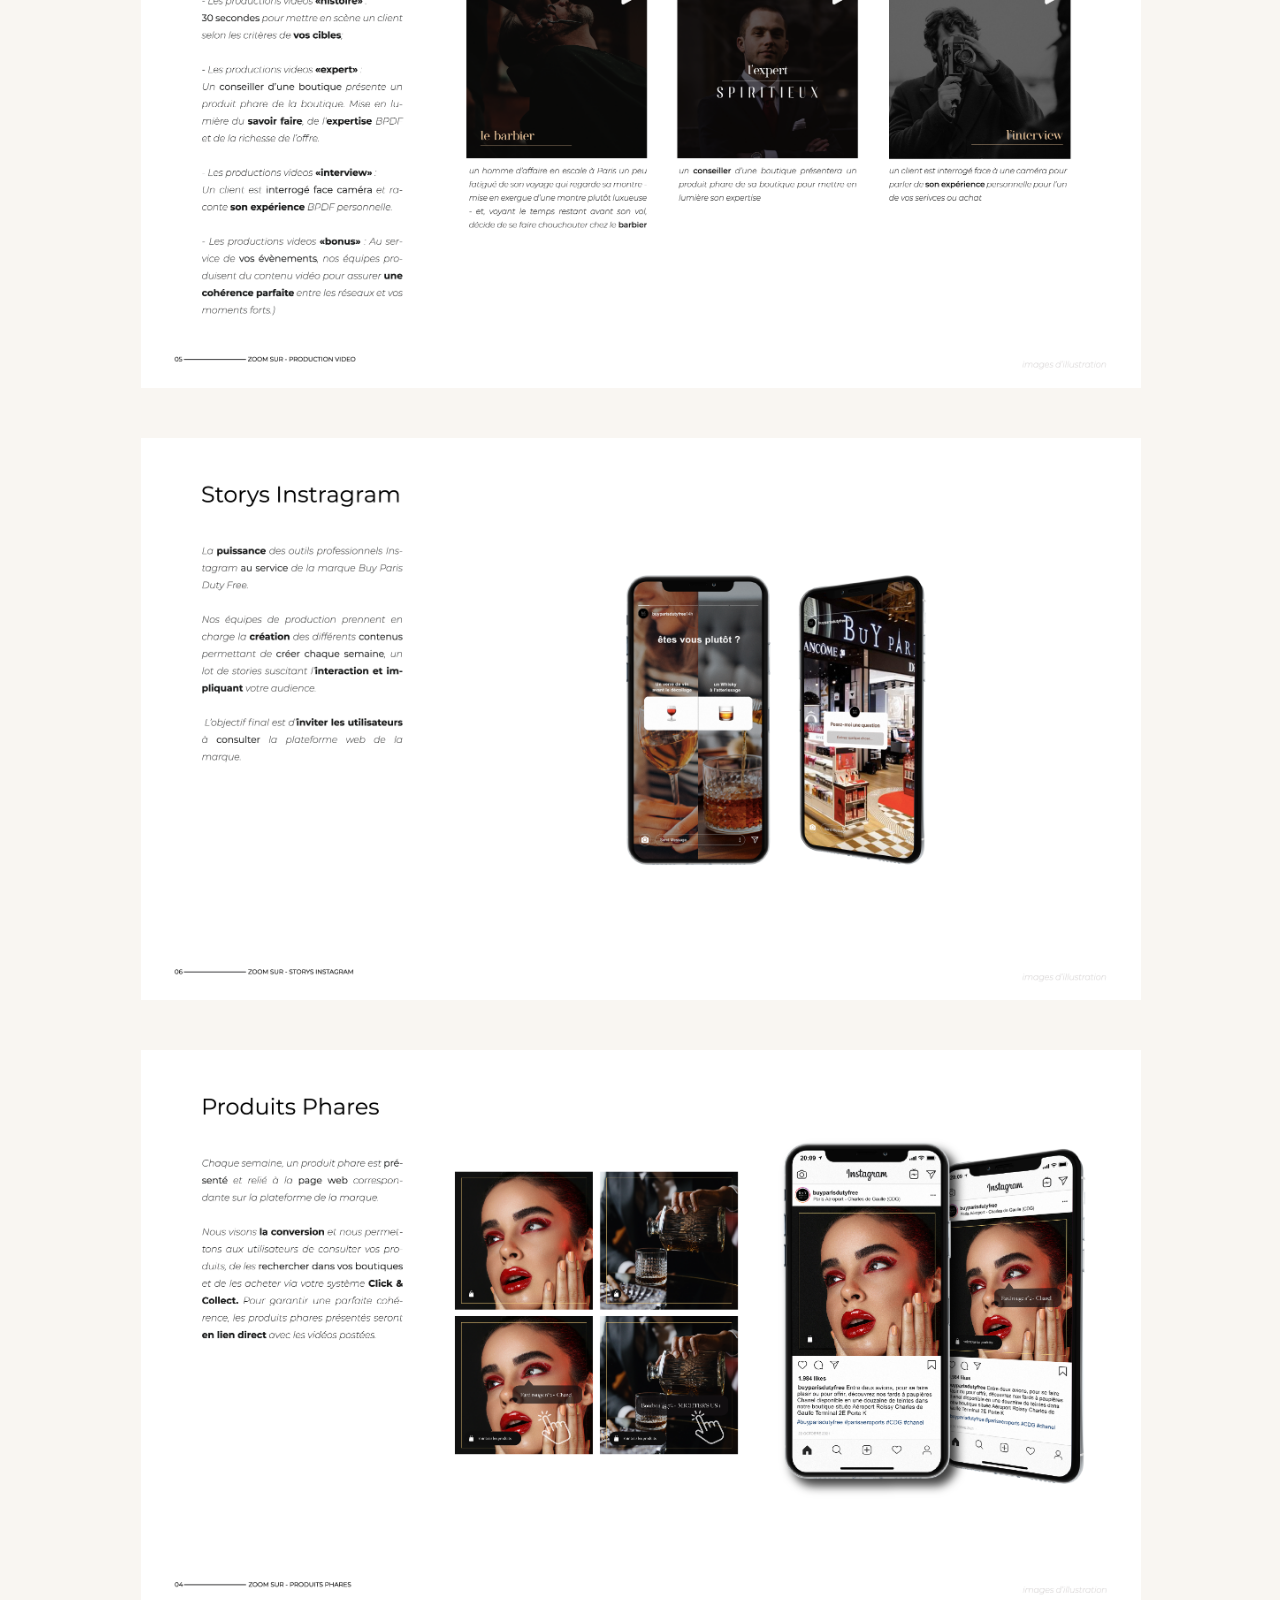
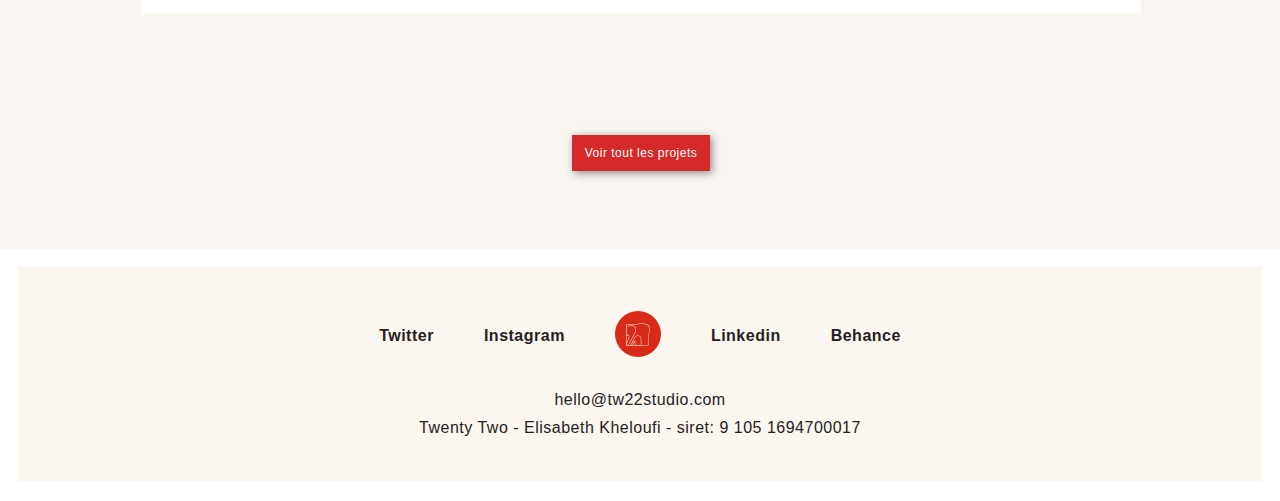
==== commit 3314b805: "carré-rouge-none" ====
--- a/bpdf.html
+++ b/bpdf.html
@@ -56,7 +56,7 @@
                 >votre projet</a
               >
             </li>
-            <li class="navbar-menu-element contact">
+            <li class="navbar-menu-element">
               <a class="nav-link" aria-current="page" href="#studio">contact</a>
             </li>
           </ol>
@@ -181,7 +181,9 @@
           <div class="footer-second-line">
             <ul>
               <li><a>hello@tw22studio.com</a></li>
-              <li><a>twenty two - siret: 03872694940</a></li>
+              <li>
+                <a>Twenty Two - Elisabeth Kheloufi - siret: 9 105 1694700017</a>
+              </li>
             </ul>
           </div>
         </div>
--- a/style.css
+++ b/style.css
@@ -23,6 +23,11 @@
 @font-face {
   font-family: "Montserrat", sans-serif;
   src: url(https://fonts.googleapis.com/css2?family=Montserrat:wght@300&display=swap);
+}
+
+@font-face {
+  font-family: "Helvetica Neue", sans-serif;
+  src: url(http://fonts.cdnfonts.com/css2?family=helvetica-neue-9);
 }
 
 body,
@@ -56,7 +61,8 @@
 }
 
 a {
-  font-family: "Montserrat", sans-serif;
+  font-family: "Helvetica 65 Medium", sans-serif;
+  letter-spacing: 0.5px;
   text-decoration: none;
   color: #262121;
   font-weight: 500;
@@ -102,6 +108,11 @@
     )
     no-repeat left bottom / 0 100%;
   transition: background-size 0.5s;
+  font-family: "Helvetica Neue", sans-serif;
+}
+
+.nav-link a {
+  font-family: "Helvetica Neue", sans-serif;
 }
 
 .nav-link.active {
@@ -524,14 +535,14 @@
 }
 
 /*----animation-on-scroll------*/
-.js-scroll {
+/*.js-scroll {
   opacity: 0;
   transition: opacity 500ms;
 }
 
 .js-scroll.scrolled {
   opacity: 1;
-}
+}*/
 
 /*----fin animation----*/
 
@@ -1004,6 +1015,7 @@
     height: 160px !important;
     left: 228px !important;
     bottom: 0px;
+    animation: close-img 2s ease-in-out forwards !important;
   }
 
   .third-img.active {
@@ -1011,6 +1023,20 @@
     height: 160px !important;
     right: 228px !important;
     bottom: 0px;
+    animation: close-img 2s ease-in-out forwards !important;
+  }
+
+  @keyframes close-img {
+    0% {
+      opacity: 1;
+    }
+    50% {
+      opacity: 1;
+    }
+    100% {
+      opacity: 0;
+      z-index: -1;
+    }
   }
 
   .votre-projet-element {
